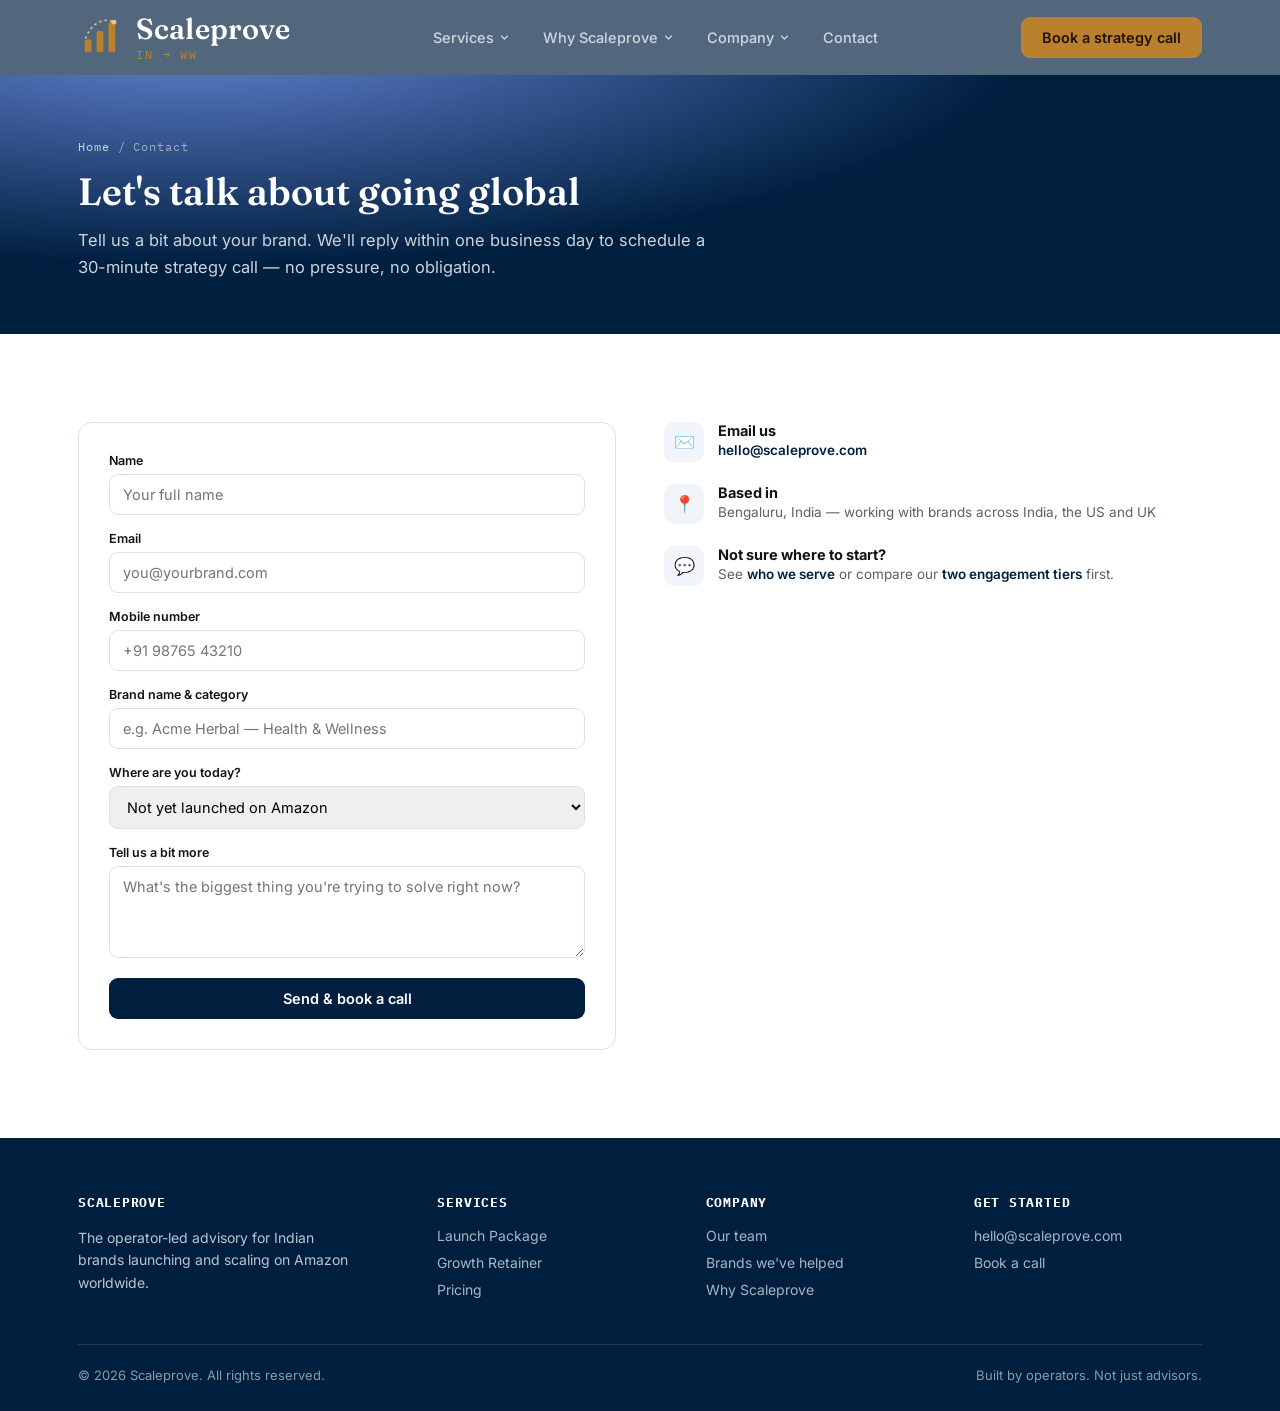
==== contact.html @ b92df9ef "form correction" ====
<!DOCTYPE html>
<html lang="en">
<head>
<meta charset="UTF-8">
<meta name="viewport" content="width=device-width, initial-scale=1.0">
<title>Contact — Scaleprove</title>
<meta name="description" content="Book a strategy call with Scaleprove — the operator-led advisory for Indian brands launching and scaling on Amazon worldwide.">
<link rel="icon" type="image/svg+xml" href="data:image/svg+xml,%3Csvg xmlns='http://www.w3.org/2000/svg' viewBox='0 0 52 52'%3E%3Crect width='52' height='52' rx='11' fill='%23001F3F'/%3E%3Crect x='8' y='29' width='8' height='15' rx='2.4' fill='%23B9812E'/%3E%3Crect x='22' y='19' width='8' height='25' rx='2.4' fill='%23B9812E'/%3E%3Crect x='36' y='8' width='8' height='36' rx='2.4' fill='%23B9812E'/%3E%3Cpath d='M9 27 C18 6 33 4 42 8' fill='none' stroke='%23E8C787' stroke-width='2' stroke-dasharray='1 5.5' stroke-linecap='round'/%3E%3Ccircle cx='42.5' cy='8.5' r='2.8' fill='%23E8C787'/%3E%3C/svg%3E">
<link rel="preconnect" href="https://fonts.googleapis.com">
<link rel="preconnect" href="https://fonts.gstatic.com" crossorigin>
<link href="https://fonts.googleapis.com/css2?family=Fraunces:ital,opsz,wght@0,9..144,400;0,9..144,500;0,9..144,600;0,9..144,700;1,9..144,500&family=Inter:wght@400;500;600;700;800&family=IBM+Plex+Mono:wght@400;500;600&display=swap" rel="stylesheet">
<link rel="stylesheet" href="assets/styles.css">
</head>
<body>

<header id="siteHeader">
  <div class="navbar">
    <a href="index.html" class="logo" aria-label="Scaleprove — home">
      <svg class="mark" width="44" height="44" viewBox="0 0 52 52" xmlns="http://www.w3.org/2000/svg" role="img" aria-hidden="true">
        <rect x="8" y="29" width="8" height="15" rx="2.4" fill="#B9812E"/>
        <rect x="22" y="19" width="8" height="25" rx="2.4" fill="#B9812E"/>
        <rect x="36" y="8" width="8" height="36" rx="2.4" fill="#B9812E"/>
        <path class="mark-orbit" d="M9 27 C18 6 33 4 42 8" fill="none" stroke="#E8C787" stroke-width="2" stroke-linecap="round"/>
        <circle cx="42.5" cy="8.5" r="2.8" fill="#E8C787"/>
      </svg>
      <span class="wordwrap">
        <span class="word">Scaleprove</span>
        <span class="route">IN → WW</span>
      </span>
    </a>
    <nav class="links" id="navLinks">
      <div class="nav-item">
        <button class="nav-top" type="button">Services <svg class="caret" viewBox="0 0 12 12" fill="none"><path d="M2 4l4 4 4-4" stroke="currentColor" stroke-width="1.6" stroke-linecap="round" stroke-linejoin="round"/></svg></button>
        <div class="dropdown">
          <a href="launch.html">Launch Package<span class="sub">For first-time Amazon launches</span></a>
          <a href="growth.html">Growth Retainer<span class="sub">For sellers already live, scaling</span></a>
          <a href="pricing.html">Compare pricing<span class="sub">Both tiers, side by side</span></a>
        </div>
      </div>
      <div class="nav-item">
        <button class="nav-top" type="button">Why Scaleprove <svg class="caret" viewBox="0 0 12 12" fill="none"><path d="M2 4l4 4 4-4" stroke="currentColor" stroke-width="1.6" stroke-linecap="round" stroke-linejoin="round"/></svg></button>
        <div class="dropdown">
          <a href="why-us.html">DIY vs. Agency vs. Us<span class="sub">The honest comparison</span></a>
          <a href="why-us.html#mistakes">6 recurring mistakes<span class="sub">Learn from others' launches</span></a>
        </div>
      </div>
      <div class="nav-item">
        <button class="nav-top" type="button">Company <svg class="caret" viewBox="0 0 12 12" fill="none"><path d="M2 4l4 4 4-4" stroke="currentColor" stroke-width="1.6" stroke-linecap="round" stroke-linejoin="round"/></svg></button>
        <div class="dropdown">
          <a href="team.html">Our team<span class="sub">Founders &amp; operator background</span></a>
          <a href="team.html#brands">Brands we've helped<span class="sub">Case studies from the team</span></a>
        </div>
      </div>
      <div class="nav-item"><a href="contact.html">Contact</a></div>
    </nav>
    <div class="nav-cta">
      <!-- <button class="btn btn-ghost" data-login-trigger>Client login</button> -->
      <a href="contact.html" class="btn btn-gold">Book a strategy call</a>
      <button class="burger" id="burgerBtn" aria-label="Menu"><span></span><span></span><span></span></button>
    </div>
  </div>
</header>

<section class="pagehead">
  <div class="wrap">
    <div class="crumb"><a href="index.html">Home</a> / Contact</div>
    <h1>Let's talk about going global</h1>
    <p>Tell us a bit about your brand. We'll reply within one business day to schedule a 30-minute strategy call — no pressure, no obligation.</p>
  </div>
</section>

<section class="section">
  <div class="wrap">
    <div class="contact-grid">
      <div class="contact-card">
        <form id="contactForm" action="https://api.web3forms.com/submit" method="POST">
          <input type="hidden" name="access_key" value="3562b0d6-fb25-4342-ad57-b3f52c8ea9f0">
          <input type="hidden" name="subject" value="New strategy call request — Scaleprove website">
          <input type="hidden" name="from_name" value="Scaleprove Website">
          <input type="checkbox" name="botcheck" style="display:none;" tabindex="-1" autocomplete="off">
          <input type="hidden" name="redirect" value="https://scaleprove.com/contact.html?sent=true">
          <div class="field">
            <label for="c-name">Name</label>
            <input type="text" id="c-name" name="name" placeholder="Your full name" required>
          </div>
          <div class="field">
            <label for="c-email">Email</label>
            <input type="email" id="c-email" name="email" placeholder="you@yourbrand.com" required>
          </div>
          <div class="field">
            <label for="c-phone">Mobile number</label>
            <input type="tel" id="c-phone" name="phone" placeholder="+91 98765 43210" required>
          </div>
          <div class="field">
            <label for="c-brand">Brand name &amp; category</label>
            <input type="text" id="c-brand" name="brand" placeholder="e.g. Acme Herbal — Health &amp; Wellness">
          </div>
          <div class="field">
            <label for="c-stage">Where are you today?</label>
            <select id="c-stage" name="stage">
              <option>Not yet launched on Amazon</option>
              <option>Launched, revenue under $1M/year</option>
              <option>Launched, revenue $1M+/year, growth stalled</option>
              <option>Not sure yet</option>
            </select>
          </div>
          <div class="field">
            <label for="c-msg">Tell us a bit more</label>
            <textarea id="c-msg" name="message" rows="4" placeholder="What's the biggest thing you're trying to solve right now?"></textarea>
          </div>
          <div id="formStatus" class="form-status"></div>
          <button type="submit" class="btn btn-navy" style="width:100%;">Send &amp; book a call</button>
        </form>
      </div>
      <div>
        <div class="contact-info-item">
          <div class="ico">✉️</div>
          <div>
            <h5>Email us</h5>
            <p><a href="mailto:hello@scaleprove.com" style="color:var(--navy);text-decoration:none;font-weight:600;">hello@scaleprove.com</a></p>
          </div>
        </div>
        <div class="contact-info-item">
          <div class="ico">📍</div>
          <div>
            <h5>Based in</h5>
            <p>Bengaluru, India — working with brands across India, the US and UK</p>
          </div>
        </div>
        <!-- <div class="contact-info-item">
          <div class="ico">🔑</div>
          <div>
            <h5>Already a client?</h5>
            <p><a href="#" data-login-trigger style="color:var(--navy);text-decoration:none;font-weight:600;">Log in to your client portal</a> instead of filling out this form.</p>
          </div>
        </div> -->
        <div class="contact-info-item">
          <div class="ico">💬</div>
          <div>
            <h5>Not sure where to start?</h5>
            <p>See <a href="index.html#who" style="color:var(--navy);text-decoration:none;font-weight:600;">who we serve</a> or compare our <a href="pricing.html" style="color:var(--navy);text-decoration:none;font-weight:600;">two engagement tiers</a> first.</p>
          </div>
        </div>
      </div>
    </div>
  </div>
</section>

<footer>
  <div class="wrap">
    <div class="foot-grid">
      <div>
        <h5 class="mono">Scaleprove</h5>
        <p style="font-size:14px;line-height:1.6;max-width:280px;color:#B9C6D2;">The operator-led advisory for Indian brands launching and scaling on Amazon worldwide.</p>
      </div>
      <div>
        <h5 class="mono">Services</h5>
        <a href="launch.html">Launch Package</a>
        <a href="growth.html">Growth Retainer</a>
        <a href="pricing.html">Pricing</a>
      </div>
      <div>
        <h5 class="mono">Company</h5>
        <a href="team.html">Our team</a>
        <a href="team.html#brands">Brands we've helped</a>
        <a href="why-us.html">Why Scaleprove</a>
      </div>
      <div>
        <h5 class="mono">Get started</h5>
        <a href="mailto:hello@scaleprove.com">hello@scaleprove.com</a>
        <!-- <a href="#" data-login-trigger>Client login</a> -->
        <a href="contact.html">Book a call</a>
      </div>
    </div>
    <div class="foot-bottom">
      <span>© 2026 Scaleprove. All rights reserved.</span>
      <span>Built by operators. Not just advisors.</span>
    </div>
  </div>
</footer>

<div class="modal-overlay" id="loginModal">
  <div class="modal" id="modalContent">
    <button class="modal-close" id="modalClose">✕</button>
    <div id="loginView">
      <div class="tag">Client portal</div>
      <h3>Log in to Scaleprove</h3>
      <p class="sub">Access your account dashboard and growth tools.</p>
      <form id="loginForm">
        <div class="field">
          <label for="email">Email</label>
          <input type="email" id="email" placeholder="you@yourbrand.com" required>
        </div>
        <div class="field">
          <label for="password">Password</label>
          <input type="password" id="password" placeholder="••••••••" required>
        </div>
        <button type="submit" class="btn btn-navy">Log in</button>
      </form>
      <div class="modal-foot">New client? <a href="contact.html">Book a strategy call</a> to get set up.</div>
    </div>
    <div id="dashView" style="display:none;">
      <div class="tag">Client portal</div>
      <h3>You're in 👋</h3>
      <p class="sub">Your growth tools are being provisioned. Here's what's launching for your account:</p>
      <div class="dash-tools">
        <div class="dtool"><div class="name">Listing Optimizer</div><div class="status">COMING SOON</div><span class="lock">🔒</span></div>
        <div class="dtool"><div class="name">Ads Copilot</div><div class="status">COMING SOON</div><span class="lock">🔒</span></div>
        <div class="dtool"><div class="name">Inventory Planner</div><div class="status">COMING SOON</div><span class="lock">🔒</span></div>
        <div class="dtool"><div class="name">P&amp;L Dashboard</div><div class="status">COMING SOON</div><span class="lock">🔒</span></div>
      </div>
      <p class="sub" style="margin:0;">We'll notify you by email the moment your tools go live. In the meantime, your account team has your weekly review on the calendar.</p>
    </div>
  </div>
</div>

<script src="assets/main.js"></script>
</body>
</html>
---- assets/styles.css ----
:root{
  /* Blues taken from Helium 10's brand palette (Midnight / Azure Radiance / Havelock Blue) */
  --navy:#001F3F;
  --navy-2:#0A3660;
  --navy-3:#0081FF;
  --periwinkle:#6788DC;
  --ink:#101418;
  --paper:#FFFFFF;
  --tint:#F1F4F8;
  --tint-2:#E8EDF3;
  --line:#DBE1E9;
  --gold:#B9812E;
  --gold-soft:#F3E6CE;
  --green:#2F6F5E;
  --green-soft:#E1EEE9;
  --rust:#B4472F;
  --muted:#57626D;
  --radius:14px;
  --maxw:1180px;
}
*{box-sizing:border-box;}
html{scroll-behavior:smooth;}
body{
  margin:0;
  font-family:'Inter',sans-serif;
  color:var(--ink);
  background:var(--paper);
  -webkit-font-smoothing:antialiased;
}
h1,h2,h3,.serif{font-family:'Fraunces',serif;}
.mono{font-family:'IBM Plex Mono',monospace;}
a{color:inherit;}
img{max-width:100%;display:block;}
.wrap{max-width:var(--maxw);margin:0 auto;padding:0 28px;}
section{position:relative;}

/* ---------- Eyebrow / labels ---------- */
.eyebrow{
  font-family:'IBM Plex Mono',monospace;
  font-size:12px;
  letter-spacing:.14em;
  text-transform:uppercase;
  color:var(--gold);
  font-weight:600;
  display:flex;
  align-items:center;
  gap:10px;
  margin-bottom:14px;
}
.eyebrow::before{
  content:"";
  width:22px;height:1px;background:var(--gold);
}

/* ---------- Nav ---------- */
header{
  position:sticky;top:0;z-index:200;
  background:rgba(0,31,63,0.68);
  backdrop-filter:blur(4px);
  transition:background .3s ease, box-shadow .3s ease, backdrop-filter .3s ease;
}
header.solid{
  background:rgba(0,31,63,0.97);
  backdrop-filter:blur(6px);
  box-shadow:0 1px 0 rgba(255,255,255,0.06);
}
.navbar{
  display:flex;align-items:center;justify-content:space-between;
  padding:14px 28px;max-width:var(--maxw);margin:0 auto;
  position:relative;
}
.logo{
  display:flex;align-items:center;gap:14px;color:#fff;text-decoration:none;
}
.logo .mark{flex:0 0 auto;display:block;transition:transform .25s ease;}
.logo:hover .mark{transform:translateY(-1px);}
.logo .mark-orbit{
  stroke-dasharray:1 5.5;
  animation:orbit-dash 14s linear infinite;
}
@keyframes orbit-dash{to{stroke-dashoffset:-130;}}
.logo .wordwrap{display:flex;flex-direction:column;line-height:1;gap:6px;}
.logo .word{font-family:'Fraunces',serif;font-weight:600;font-size:29px;letter-spacing:.005em;}
.logo .route{font-family:'IBM Plex Mono',monospace;font-size:11.5px;color:var(--gold);letter-spacing:.16em;}
@media (prefers-reduced-motion: reduce){
  .logo .mark-orbit{animation:none;}
}

/* primary nav + dropdowns */
nav.links{display:flex;gap:6px;align-items:center;}
.nav-item{position:relative;}
.nav-item > a, .nav-item > button.nav-top{
  display:flex;align-items:center;gap:6px;
  color:#DCE4EC;text-decoration:none;font-size:14.5px;font-weight:500;
  opacity:.9;transition:opacity .15s;
  background:none;border:none;cursor:pointer;font-family:'Inter',sans-serif;
  padding:10px 14px;border-radius:8px;
}
.nav-item > a:hover, .nav-item > button.nav-top:hover, .nav-item.open > button.nav-top{opacity:1;background:rgba(255,255,255,0.06);}
.nav-item .caret{width:9px;height:9px;transition:transform .2s ease;}
.nav-item.open .caret{transform:rotate(180deg);}
.dropdown{
  position:absolute;top:calc(100% + 8px);left:0;min-width:240px;
  background:#fff;border-radius:12px;box-shadow:0 24px 50px -18px rgba(0,10,25,0.35);
  padding:10px;display:none;border:1px solid var(--line);
}
.nav-item.open .dropdown{display:block;}
.dropdown a{
  display:block;padding:11px 14px;border-radius:8px;color:var(--ink);text-decoration:none;font-size:14px;font-weight:500;
}
.dropdown a:hover{background:var(--tint);}
.dropdown a .sub{display:block;font-size:12px;color:var(--muted);font-weight:400;margin-top:2px;}
.nav-cta{display:flex;gap:10px;align-items:center;}

.btn{
  display:inline-flex;align-items:center;justify-content:center;gap:8px;
  padding:11px 20px;border-radius:9px;font-weight:600;font-size:14.5px;
  text-decoration:none;cursor:pointer;border:1px solid transparent;
  transition:transform .15s ease, background .15s ease, border-color .15s ease;
  font-family:'Inter',sans-serif;
}
.btn:active{transform:translateY(1px);}
.btn-gold{background:var(--gold);color:#211202;}
.btn-gold:hover{background:#c68f38;}
.btn-ghost{background:transparent;color:#fff;border-color:rgba(255,255,255,0.35);}
.btn-ghost:hover{border-color:#fff;}
.btn-navy{background:var(--navy);color:#fff;}
.btn-navy:hover{background:var(--navy-3);}
.btn-outline{background:transparent;border-color:var(--navy);color:var(--navy);}
.btn-outline:hover{background:var(--navy);color:#fff;}
.navbar .btn-ghost{padding:9px 16px;font-size:13.5px;}
.burger{display:none;background:none;border:0;cursor:pointer;padding:6px;}
.burger span{display:block;width:22px;height:2px;background:#fff;margin:5px 0;}

/* ---------- Page header (non-home pages) ---------- */
.pagehead{
  background:radial-gradient(ellipse at 15% -20%, var(--periwinkle) 0%, var(--navy) 55%), var(--navy);
  color:#fff;padding:64px 0 54px;
}
.pagehead .eyebrow{color:#E8C787;}
.pagehead h1{font-size:38px;font-weight:600;margin:0 0 14px;line-height:1.15;}
.pagehead p{color:#C9D4DE;font-size:16.5px;line-height:1.6;max-width:640px;margin:0;}
.crumb{font-family:'IBM Plex Mono',monospace;font-size:11.5px;color:#9FB0BF;letter-spacing:.08em;margin-bottom:16px;}
.crumb a{color:#C9D4DE;text-decoration:none;}
.crumb a:hover{color:#fff;}

/* ---------- Hero (home) ---------- */
.hero{
  background:radial-gradient(ellipse at 20% -10%, var(--periwinkle) 0%, var(--navy) 55%), var(--navy);
  color:#fff;
  padding:66px 0 90px;
  overflow:hidden;
  position:relative;
}
.hero-mark-bg{
  position:absolute; right:-60px; top:-40px; opacity:.10; pointer-events:none;
  transform:rotate(4deg);
}
.hero::after{
  content:"";position:absolute;inset:0;pointer-events:none;
  background-image:url('data:image/svg+xml;utf8,<svg xmlns="http://www.w3.org/2000/svg" width="600" height="300" viewBox="0 0 600 300"><path d="M20,220 C150,60 350,260 580,40" fill="none" stroke="%23B9812E" stroke-width="1.4" stroke-dasharray="2 8" opacity="0.35"/></svg>');
  background-repeat:no-repeat;background-position:right 0 top 40px;background-size:520px 260px;
}
.hero-grid{
  display:grid;grid-template-columns:1.15fr 0.85fr;gap:56px;align-items:center;
  position:relative;z-index:1;
}
.hero h1{
  font-size:47px;line-height:1.08;font-weight:600;margin:0 0 20px;letter-spacing:-.01em;
}
.hero h1 em{font-style:italic;color:var(--gold);}
.hero p.lead{
  font-size:17.5px;line-height:1.6;color:#C9D4DE;max-width:520px;margin:0 0 32px;
}
.hero-ctas{display:flex;gap:14px;flex-wrap:wrap;margin-bottom:40px;}
.hero-stats-block{border-top:1px solid rgba(255,255,255,0.14);padding-top:18px;}
.hero-stats-label{
  font-family:'IBM Plex Mono',monospace;font-size:11px;letter-spacing:.08em;text-transform:uppercase;
  color:#9FB0BF;margin-bottom:14px;display:block;
}
.hero-stats-label b{color:#E8C787;font-weight:600;}
.hero-stats{display:flex;gap:34px;flex-wrap:wrap;}
.hero-stats .stat b{
  font-family:'IBM Plex Mono',monospace;font-size:22px;display:block;color:#fff;font-weight:600;
}
.hero-stats .stat span{font-size:12.5px;color:#9FB0BF;}

/* manifest ticket card */
.ticket{
  background:#fff;color:var(--ink);border-radius:16px;
  padding:26px 26px 22px;
  box-shadow:0 30px 60px -20px rgba(0,0,0,0.45);
  position:relative;
}
.ticket-notch{
  position:absolute;width:26px;height:26px;background:var(--navy);border-radius:50%;
  top:50%;transform:translateY(-50%);
}
.ticket-notch.left{left:-13px;}
.ticket-notch.right{right:-13px;}
.ticket .perf{
  border-top:1.5px dashed #C9D0D6;margin:16px 0;
}
.ticket-head{display:flex;justify-content:space-between;align-items:flex-start;}
.ticket-head .tag{font-family:'IBM Plex Mono',monospace;font-size:11px;letter-spacing:.1em;color:var(--muted);text-transform:uppercase;}
.ticket-head .day{font-family:'IBM Plex Mono',monospace;font-size:11px;color:var(--green);font-weight:600;}
.ticket h4{margin:6px 0 2px;font-size:17px;}
.ticket .sampletag{
  font-family:'IBM Plex Mono',monospace;font-size:9.5px;letter-spacing:.08em;color:#fff;background:var(--periwinkle);
  padding:3px 7px;border-radius:5px;text-transform:uppercase;
}
.kpi-grid{display:grid;grid-template-columns:1fr 1fr;gap:12px;margin-top:14px;}
.kpi{background:var(--tint);border-radius:10px;padding:12px 14px;}
.kpi .l{font-size:11px;color:var(--muted);font-family:'IBM Plex Mono',monospace;letter-spacing:.05em;}
.kpi .v{font-family:'IBM Plex Mono',monospace;font-size:19px;font-weight:600;margin-top:2px;}
.kpi .v.green{color:var(--green);}
.dot{display:inline-block;width:7px;height:7px;border-radius:50%;background:var(--green);margin-right:6px;}
.ticket-foot{display:flex;justify-content:space-between;align-items:center;margin-top:4px;}
.ticket-foot .status{font-family:'IBM Plex Mono',monospace;font-size:11.5px;color:var(--green);font-weight:600;}

/* ---------- Section shells ---------- */
.section{padding:88px 0;}
.section.tight{padding:56px 0;}
.section.tint{background:var(--tint);}
.section-head{max-width:680px;margin-bottom:48px;}
.section-head h2{font-size:33px;font-weight:600;margin:0 0 14px;line-height:1.18;}
.section-head p{color:var(--muted);font-size:16px;line-height:1.6;margin:0;}
.section-head.center{margin-left:auto;margin-right:auto;text-align:center;}

/* ---------- Path cards ---------- */
.paths{display:grid;grid-template-columns:1fr 1fr;gap:26px;}
.path-card{
  border:1px solid var(--line);border-radius:var(--radius);padding:34px;background:#fff;
  display:flex;flex-direction:column;transition:transform .18s ease, box-shadow .18s ease;
}
.path-card:hover{transform:translateY(-3px);box-shadow:0 20px 40px -24px rgba(16,20,24,0.25);}
.path-card .stamp{
  width:fit-content;font-family:'IBM Plex Mono',monospace;font-size:11px;letter-spacing:.1em;
  text-transform:uppercase;padding:5px 10px;border-radius:999px;margin-bottom:18px;font-weight:600;
}
.path-card.a .stamp{background:var(--gold-soft);color:#8a5f1e;}
.path-card.b .stamp{background:var(--green-soft);color:var(--green);}
.path-card.featured{border:1.5px solid var(--navy-3);box-shadow:0 22px 44px -26px rgba(0,129,255,0.28);}
.path-card.featured .stamp{background:var(--navy-3);color:#fff;}
.path-card h3{font-size:23px;margin:0 0 12px;}
.path-card ul{margin:0 0 24px;padding:0;list-style:none;}
.path-card ul li{
  font-size:14.5px;color:var(--muted);padding:9px 0 9px 22px;position:relative;border-top:1px solid var(--tint-2);line-height:1.5;
}
.path-card ul li:first-child{border-top:none;}
.path-card ul li::before{content:"→";position:absolute;left:0;color:var(--gold);font-weight:700;}
.path-card .go{margin-top:auto;font-weight:600;font-size:14.5px;display:inline-flex;align-items:center;gap:6px;color:var(--navy);text-decoration:none;}
.path-card .go svg{transition:transform .15s;}
.path-card .go:hover svg{transform:translateX(3px);}

/* ---------- Tabs ---------- */
.tabbar{display:flex;gap:8px;margin-bottom:38px;border-bottom:1px solid var(--line);}
.tabbtn{
  background:none;border:none;padding:12px 4px;margin-right:28px;cursor:pointer;
  font-family:'Inter',sans-serif;font-size:15px;font-weight:600;color:var(--muted);
  border-bottom:2px solid transparent;position:relative;top:1px;
}
.tabbtn.active{color:var(--navy);border-bottom-color:var(--gold);}
.tabpanel{display:none;}
.tabpanel.active{display:block;animation:fade .35s ease;}
@keyframes fade{from{opacity:0;transform:translateY(6px);}to{opacity:1;transform:translateY(0);}}

/* ---------- Problem cards ---------- */
.cards3{display:grid;grid-template-columns:repeat(3,1fr);gap:22px;}
.pcard{
  border:1px solid var(--line);border-radius:var(--radius);padding:26px;background:#fff;
}
.pcard .icon{font-size:22px;margin-bottom:14px;display:block;}
.pcard h4{font-size:16.5px;margin:0 0 10px;}
.pcard .problem{font-size:14px;color:var(--muted);line-height:1.55;margin:0 0 14px;}
.pcard .fix{
  font-size:13px;color:var(--navy);line-height:1.5;padding-top:12px;border-top:1px dashed var(--line);
  font-weight:500;
}
.pcard .fix b{color:var(--green);font-family:'IBM Plex Mono',monospace;font-size:11px;letter-spacing:.06em;display:block;margin-bottom:5px;}

/* ---------- Journey / methodology ---------- */
.journey{display:grid;grid-template-columns:repeat(6,1fr);gap:14px;}
.jstep{
  background:#fff;border:1px solid var(--line);border-radius:12px;padding:18px 16px;min-height:150px;
  display:flex;flex-direction:column;
}
.jstep .num{font-family:'IBM Plex Mono',monospace;color:var(--gold);font-weight:600;font-size:13px;margin-bottom:10px;}
.jstep h5{font-size:14.5px;margin:0 0 8px;line-height:1.3;}
.jstep p{font-size:12px;color:var(--muted);line-height:1.5;margin:0;}
.journey-note{margin-top:22px;font-size:13.5px;color:var(--muted);}
.journey-note b{color:var(--ink);}

.flow{display:grid;grid-template-columns:repeat(4,1fr);gap:18px;margin-bottom:44px;}
.flowcard{background:#fff;border:1px solid var(--line);border-radius:var(--radius);padding:22px;position:relative;}
.flowcard .when{font-family:'IBM Plex Mono',monospace;font-size:11.5px;color:var(--gold);font-weight:600;letter-spacing:.06em;margin-bottom:8px;}
.flowcard h5{font-size:16px;margin:0 0 8px;}
.flowcard p{font-size:13px;color:var(--muted);line-height:1.55;margin:0;}
.flowcard:not(:last-child)::after{
  content:"→";position:absolute;right:-22px;top:50%;transform:translateY(-50%);color:var(--line);font-size:18px;
}

.pillars{display:grid;grid-template-columns:repeat(5,1fr);gap:14px;}
.pillar{background:#fff;border:1px solid var(--line);border-radius:12px;padding:18px 16px;}
.pillar h6{font-size:13.5px;margin:0 0 10px;color:var(--navy);}
.pillar ul{margin:0;padding:0;list-style:none;}
.pillar li{font-size:11.8px;color:var(--muted);padding:5px 0;border-top:1px solid var(--tint-2);line-height:1.4;}
.pillar li:first-child{border-top:none;}

/* ---------- Comparison table ---------- */
.comp-wrap{overflow-x:auto;border:1px solid var(--line);border-radius:var(--radius);background:#fff;}
table.comp{width:100%;border-collapse:collapse;min-width:760px;}
table.comp th, table.comp td{padding:16px 18px;text-align:left;font-size:14px;vertical-align:top;}
table.comp thead th{
  font-family:'IBM Plex Mono',monospace;font-size:12px;letter-spacing:.06em;text-transform:uppercase;
  color:var(--muted);border-bottom:1px solid var(--line);font-weight:600;
}
table.comp thead th.us{color:var(--navy);}
table.comp tbody tr:not(:last-child) td{border-bottom:1px solid var(--tint-2);}
table.comp td.row-label{font-weight:600;color:var(--ink);width:22%;}
table.comp td.row-label span{display:block;font-weight:400;color:var(--muted);font-size:12.5px;margin-top:2px;}
table.comp td.desc{color:var(--muted);font-size:13.3px;line-height:1.5;}
table.comp td.desc.us{color:var(--ink);font-weight:500;}
table.comp col.us-col{background:var(--tint);}

/* ---------- Pricing ---------- */
.pricing{display:grid;grid-template-columns:1fr 1fr;gap:30px;}
.pricing.single{grid-template-columns:1fr;max-width:480px;}
.price-ticket{
  background:#fff;border-radius:16px;border:1px solid var(--line);position:relative;
  box-shadow:0 20px 50px -30px rgba(16,20,24,0.35);
}
.price-top{padding:30px 30px 22px;}
.price-top .plan-tag{font-family:'IBM Plex Mono',monospace;font-size:11.5px;letter-spacing:.1em;text-transform:uppercase;color:var(--gold);font-weight:700;margin-bottom:10px;}
.price-top h3{font-size:24px;margin:0 0 6px;}
.price-top .who{font-size:13.5px;color:var(--muted);margin-bottom:20px;}
.price-top .amount{font-family:'IBM Plex Mono',monospace;font-size:38px;font-weight:600;color:var(--navy);}
.price-top .amount span{font-size:14px;font-weight:500;color:var(--muted);font-family:'Inter',sans-serif;}
.price-top .sub-amount{font-size:13px;color:var(--muted);margin-top:6px;}
.price-perf{border-top:1.5px dashed var(--line);position:relative;margin:0 0;}
.price-perf .n{position:absolute;width:22px;height:22px;background:var(--paper);border-radius:50%;top:-11px;}
.price-perf .n.l{left:-1px;}
.price-perf .n.r{right:-1px;}
.price-bottom{padding:22px 30px 30px;}
.price-bottom ul{margin:0 0 24px;padding:0;list-style:none;}
.price-bottom li{font-size:13.8px;color:var(--muted);padding:8px 0 8px 22px;position:relative;line-height:1.4;}
.price-bottom li::before{content:"✓";color:var(--green);position:absolute;left:0;font-weight:700;}

/* ---------- Brands ---------- */
.brands{display:grid;grid-template-columns:repeat(3,1fr);gap:22px;}
.brand{border:1px solid var(--line);border-radius:var(--radius);padding:26px;background:#fff;}
.brand .route{font-family:'IBM Plex Mono',monospace;font-size:12px;color:var(--gold);font-weight:600;margin-bottom:10px;}
.brand h4{font-size:19px;margin:0 0 4px;}
.brand .cat{font-size:13px;color:var(--muted);margin-bottom:16px;}
.brand ul{margin:0;padding:0;list-style:none;}
.brand li{font-size:13px;color:var(--muted);padding:6px 0;border-top:1px solid var(--tint-2);}
.brand li:first-child{border-top:none;}

/* ---------- Founders ---------- */
.founders{display:grid;grid-template-columns:repeat(3,1fr);gap:24px;}
.fcard{border:1px solid var(--line);border-radius:var(--radius);background:#fff;padding:28px;}
.favatar{
  width:60px;height:60px;border-radius:50%;display:flex;align-items:center;justify-content:center;
  font-family:'Fraunces',serif;font-weight:600;font-size:20px;color:#fff;margin-bottom:18px;
}
.fcard h4{font-size:19px;margin:0 0 3px;}
.fcard .role{font-size:13px;color:var(--gold);font-weight:600;margin-bottom:6px;}
.fcard .role-note{font-size:12px;color:var(--muted);margin-bottom:14px;}
.fcard ul{margin:0 0 16px;padding:0;list-style:none;}
.fcard li{font-size:13.3px;color:var(--muted);padding:7px 0;border-top:1px solid var(--tint-2);line-height:1.5;}
.fcard li:first-child{border-top:none;}
.fquote{font-family:'Fraunces',serif;font-style:italic;font-size:14.5px;color:var(--navy);border-top:1px solid var(--tint-2);padding-top:14px;}

/* ---------- Mistakes strip ---------- */
.mistakes{display:grid;grid-template-columns:repeat(3,1fr);gap:1px;background:var(--line);border:1px solid var(--line);border-radius:var(--radius);overflow:hidden;}
.mistake{background:#fff;padding:22px 20px;}
.mistake .n{font-family:'IBM Plex Mono',monospace;color:var(--gold);font-weight:600;font-size:12px;margin-bottom:8px;}
.mistake h6{font-size:14.5px;margin:0 0 6px;}
.mistake p{font-size:12.8px;color:var(--muted);margin:0;line-height:1.5;}

/* ---------- CTA ---------- */
.cta-band{
  background:linear-gradient(120deg, var(--navy) 0%, var(--navy-3) 130%);color:#fff;border-radius:20px;
  padding:56px 50px;display:flex;justify-content:space-between;align-items:center;gap:40px;flex-wrap:wrap;
}
.cta-band h3{font-size:28px;margin:0 0 10px;max-width:480px;}
.cta-band p{color:#CFE0F5;margin:0;max-width:420px;font-size:15px;line-height:1.55;}
.cta-actions{display:flex;gap:14px;flex-wrap:wrap;}

/* ---------- Footnote ---------- */
.footnote{font-size:12.3px;color:#8A97A2;margin-top:10px;line-height:1.55;}
.footnote.dark{color:#9FB0BF;}

/* ---------- Contact / form ---------- */
.contact-grid{display:grid;grid-template-columns:1fr 1fr;gap:48px;align-items:start;}
.contact-card{border:1px solid var(--line);border-radius:var(--radius);padding:30px;background:#fff;}
.contact-card .field{margin-bottom:16px;}
.contact-card label{display:block;font-size:12.5px;font-weight:600;margin-bottom:6px;}
.contact-card input, .contact-card textarea, .contact-card select{
  width:100%;padding:11px 13px;border:1px solid var(--line);border-radius:9px;font-size:14.5px;
  font-family:'Inter',sans-serif;outline:none;transition:border-color .15s;
}
.contact-card input:focus, .contact-card textarea:focus{border-color:var(--navy);}
.form-status{
  display:none;font-size:13px;padding:10px 12px;border-radius:8px;margin:-4px 0 16px;line-height:1.4;
}
.form-status.success{background:var(--green-soft);border:1px solid #BFDDD2;color:var(--green);}
.form-status.error{background:#FBEAE6;border:1px solid #F0C9C0;color:var(--rust);}
.contact-info-item{display:flex;gap:14px;margin-bottom:22px;}
.contact-info-item .ico{
  width:40px;height:40px;border-radius:10px;background:var(--tint);display:flex;align-items:center;justify-content:center;
  flex:0 0 auto;font-size:17px;
}
.contact-info-item h5{margin:0 0 3px;font-size:14.5px;}
.contact-info-item p{margin:0;font-size:13.5px;color:var(--muted);}

/* ---------- Footer ---------- */
footer{background:var(--navy);color:#B9C6D2;padding:56px 0 28px;}
.foot-grid{display:grid;grid-template-columns:1.4fr 1fr 1fr 1fr;gap:40px;margin-bottom:36px;}
.foot-grid h5{color:#fff;font-size:13px;letter-spacing:.06em;text-transform:uppercase;font-family:'IBM Plex Mono',monospace;margin:0 0 16px;}
.foot-grid a{display:block;color:#B9C6D2;text-decoration:none;font-size:14px;margin-bottom:10px;opacity:.9;}
.foot-grid a:hover{opacity:1;color:#fff;}
.foot-bottom{border-top:1px solid rgba(255,255,255,0.12);padding-top:22px;display:flex;justify-content:space-between;flex-wrap:wrap;gap:12px;font-size:13px;}
.foot-bottom span{color:#8A9AA8;}

/* ---------- Modal (login) ---------- */
.modal-overlay{
  position:fixed;inset:0;background:rgba(0,10,22,0.6);backdrop-filter:blur(3px);
  display:none;align-items:center;justify-content:center;z-index:1000;padding:20px;
}
.modal-overlay.open{display:flex;}
.modal{
  background:#fff;border-radius:18px;max-width:420px;width:100%;padding:36px 34px 30px;position:relative;
  box-shadow:0 40px 80px -30px rgba(0,0,0,0.5);
}
.modal-close{
  position:absolute;top:18px;right:18px;background:none;border:none;cursor:pointer;
  font-size:20px;color:var(--muted);line-height:1;
}
.modal .tag{font-family:'IBM Plex Mono',monospace;font-size:11px;letter-spacing:.1em;text-transform:uppercase;color:var(--gold);font-weight:700;margin-bottom:10px;}
.modal h3{font-size:22px;margin:0 0 8px;}
.modal p.sub{font-size:13.8px;color:var(--muted);margin:0 0 24px;line-height:1.5;}
.field{margin-bottom:16px;}
.field label{display:block;font-size:12.5px;font-weight:600;margin-bottom:6px;color:var(--ink);}
.field input{
  width:100%;padding:11px 13px;border:1px solid var(--line);border-radius:9px;font-size:14.5px;
  font-family:'Inter',sans-serif;outline:none;transition:border-color .15s;
}
.field input:focus{border-color:var(--navy);}
.login-error{
  display:none;background:#FBEAE6;border:1px solid #F0C9C0;color:var(--rust);
  font-size:13px;padding:10px 12px;border-radius:8px;margin:-4px 0 16px;line-height:1.4;
}
.remember-row{display:flex;align-items:center;gap:8px;font-size:13px;color:var(--muted);margin:-4px 0 16px;}
.remember-row input{width:auto;margin:0;}
.modal .btn{width:100%;justify-content:center;margin-top:6px;}
.modal-foot{margin-top:18px;text-align:center;font-size:12.8px;color:var(--muted);}
.modal-foot a{color:var(--navy);font-weight:600;text-decoration:none;}

/* ---------- Full-page client portal ---------- */
.portal-tools{display:grid;grid-template-columns:1fr 1fr;gap:24px;}
.tool-card{
  display:block;text-decoration:none;color:var(--ink);background:#fff;
  border:1px solid var(--line);border-radius:var(--radius);padding:32px;
  transition:transform .18s ease, box-shadow .18s ease, border-color .18s ease;
}
.tool-card:hover{transform:translateY(-3px);box-shadow:0 24px 46px -26px rgba(0,31,63,0.3);border-color:var(--navy-3);}
.tool-card .tool-icon{
  width:52px;height:52px;border-radius:12px;background:var(--tint);display:flex;align-items:center;justify-content:center;
  font-size:24px;margin-bottom:20px;
}
.tool-card h3{font-size:20px;margin:0 0 8px;}
.tool-card p{font-size:14px;color:var(--muted);line-height:1.55;margin:0 0 22px;}
.tool-card .open-tool{
  display:inline-flex;align-items:center;gap:8px;font-weight:600;font-size:14px;color:var(--navy-3);
}
.tool-card .open-tool svg{transition:transform .15s;}
.tool-card:hover .open-tool svg{transform:translateX(3px);}
.portal-logout{
  background:none;border:1px solid rgba(255,255,255,0.35);color:#fff;font-size:13.5px;font-weight:600;
  padding:9px 16px;border-radius:9px;cursor:pointer;font-family:'Inter',sans-serif;
}
.portal-logout:hover{border-color:#fff;}
.portal-note{font-size:13px;color:var(--muted);margin-top:26px;}

/* ---------- Responsive ---------- */
@media (max-width:980px){
  .hero-grid{grid-template-columns:1fr;}
  .hero .ticket{max-width:420px;}
  .paths{grid-template-columns:1fr;}
  .cards3{grid-template-columns:1fr 1fr;}
  .journey{grid-template-columns:repeat(3,1fr);}
  .flow{grid-template-columns:1fr 1fr;}
  .flowcard::after{display:none;}
  .pillars{grid-template-columns:repeat(2,1fr);}
  .brands{grid-template-columns:1fr;}
  .founders{grid-template-columns:1fr;}
  .mistakes{grid-template-columns:1fr 1fr;}
  .foot-grid{grid-template-columns:1fr 1fr;}
  .pricing{grid-template-columns:1fr;}
  .contact-grid{grid-template-columns:1fr;}
  .portal-tools{grid-template-columns:1fr;}
}
@media (max-width:860px){
  nav.links{
    display:none;position:absolute;top:100%;left:0;right:0;background:var(--navy);flex-direction:column;
    padding:14px 20px 20px;gap:2px;border-top:1px solid rgba(255,255,255,0.1);max-height:80vh;overflow-y:auto;
  }
  nav.links.open{display:flex;}
  .nav-item{width:100%;}
  .nav-item > a, .nav-item > button.nav-top{width:100%;justify-content:space-between;padding:14px 6px;}
  .dropdown{
    position:static;box-shadow:none;border:none;background:rgba(255,255,255,0.04);display:none;margin-bottom:4px;
  }
  .nav-item.open .dropdown{display:block;}
  .dropdown a{color:#DCE4EC;}
  .dropdown a:hover{background:rgba(255,255,255,0.08);}
  .burger{display:block;}
  .navbar .btn-ghost{display:none;}
}
@media (max-width:640px){
  .navbar .btn-gold{display:none;}
  .hero h1{font-size:34px;}
  .pagehead h1{font-size:28px;}
  .hero-stats{gap:22px;}
  .cards3{grid-template-columns:1fr;}
  .journey{grid-template-columns:1fr 1fr;}
  .pillars{grid-template-columns:1fr 1fr;}
  .mistakes{grid-template-columns:1fr;}
  .cta-band{padding:36px 26px;}
  .section{padding:60px 0;}
  .foot-grid{grid-template-columns:1fr 1fr;}
  .logo .word{font-size:24px;}
  .logo .mark{width:38px;height:38px;}
}
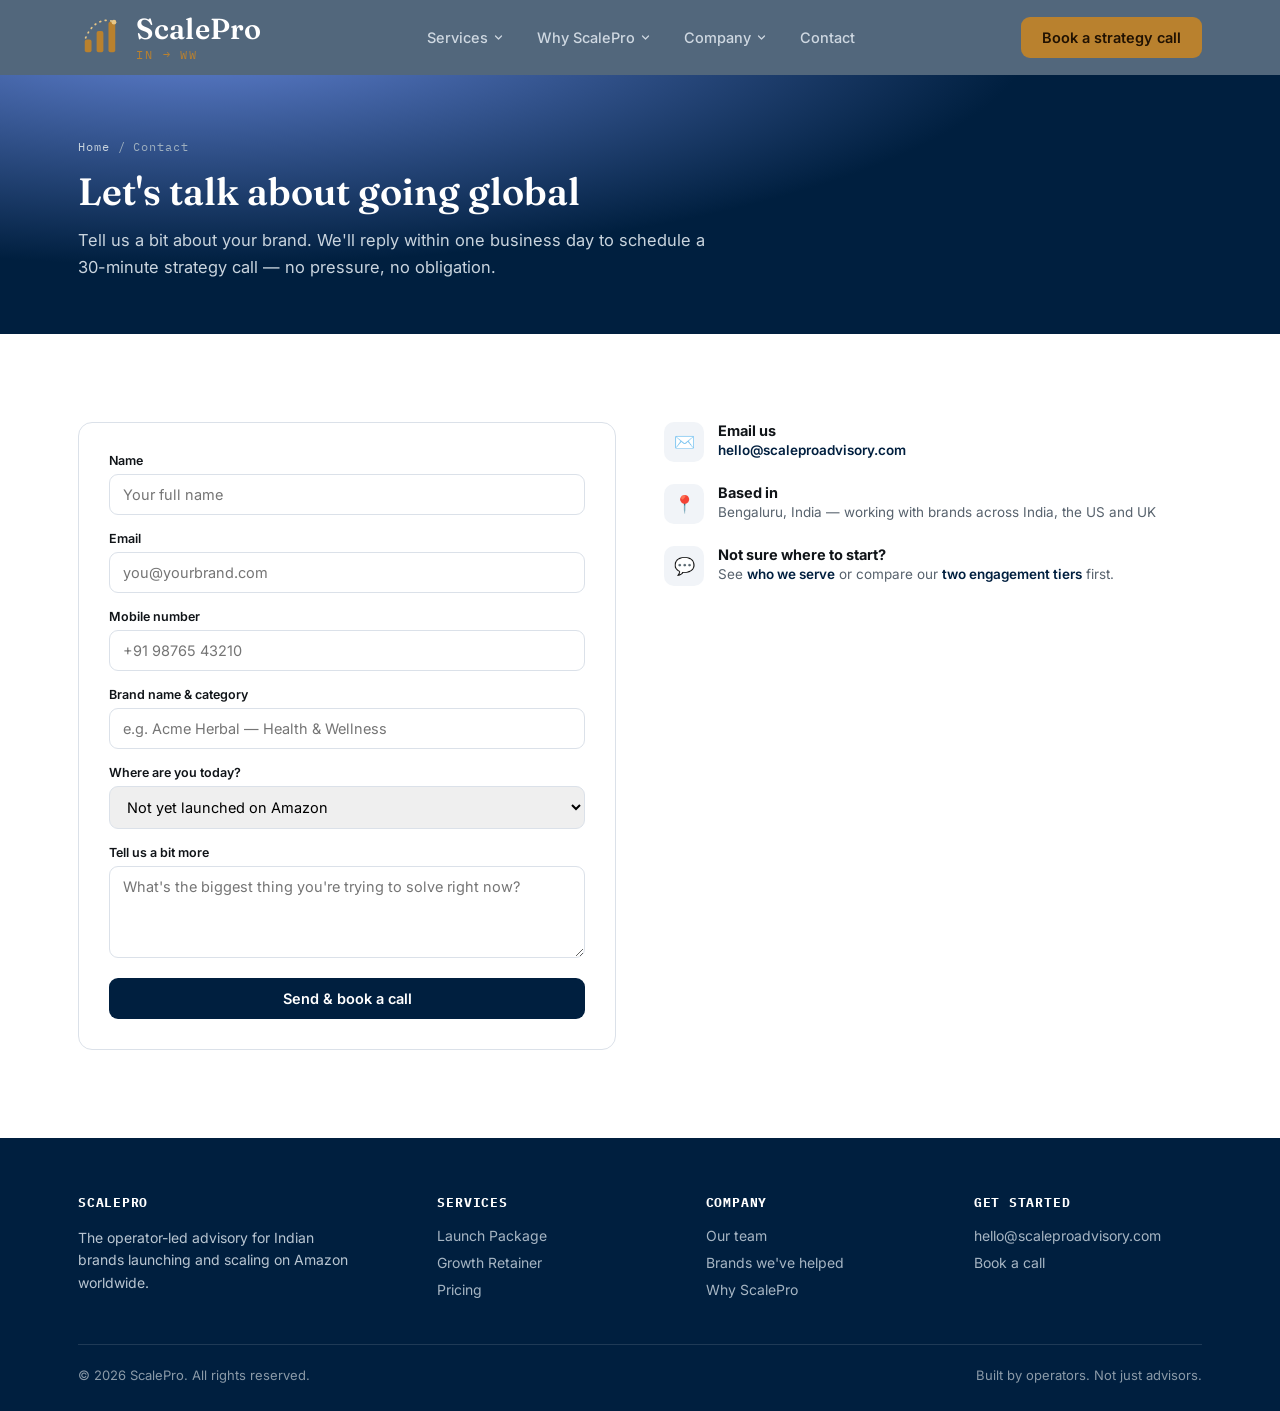
==== commit 9b5e5816: "Rename to scale pro" ====
--- a/contact.html
+++ b/contact.html
@@ -3,8 +3,8 @@
 <head>
 <meta charset="UTF-8">
 <meta name="viewport" content="width=device-width, initial-scale=1.0">
-<title>Contact — Scaleprove</title>
-<meta name="description" content="Book a strategy call with Scaleprove — the operator-led advisory for Indian brands launching and scaling on Amazon worldwide.">
+<title>Contact — ScalePro</title>
+<meta name="description" content="Book a strategy call with ScalePro — the operator-led advisory for Indian brands launching and scaling on Amazon worldwide.">
 <link rel="icon" type="image/svg+xml" href="data:image/svg+xml,%3Csvg xmlns='http://www.w3.org/2000/svg' viewBox='0 0 52 52'%3E%3Crect width='52' height='52' rx='11' fill='%23001F3F'/%3E%3Crect x='8' y='29' width='8' height='15' rx='2.4' fill='%23B9812E'/%3E%3Crect x='22' y='19' width='8' height='25' rx='2.4' fill='%23B9812E'/%3E%3Crect x='36' y='8' width='8' height='36' rx='2.4' fill='%23B9812E'/%3E%3Cpath d='M9 27 C18 6 33 4 42 8' fill='none' stroke='%23E8C787' stroke-width='2' stroke-dasharray='1 5.5' stroke-linecap='round'/%3E%3Ccircle cx='42.5' cy='8.5' r='2.8' fill='%23E8C787'/%3E%3C/svg%3E">
 <link rel="preconnect" href="https://fonts.googleapis.com">
 <link rel="preconnect" href="https://fonts.gstatic.com" crossorigin>
@@ -15,7 +15,7 @@
 
 <header id="siteHeader">
   <div class="navbar">
-    <a href="index.html" class="logo" aria-label="Scaleprove — home">
+    <a href="index.html" class="logo" aria-label="ScalePro — home">
       <svg class="mark" width="44" height="44" viewBox="0 0 52 52" xmlns="http://www.w3.org/2000/svg" role="img" aria-hidden="true">
         <rect x="8" y="29" width="8" height="15" rx="2.4" fill="#B9812E"/>
         <rect x="22" y="19" width="8" height="25" rx="2.4" fill="#B9812E"/>
@@ -24,7 +24,7 @@
         <circle cx="42.5" cy="8.5" r="2.8" fill="#E8C787"/>
       </svg>
       <span class="wordwrap">
-        <span class="word">Scaleprove</span>
+        <span class="word">ScalePro</span>
         <span class="route">IN → WW</span>
       </span>
     </a>
@@ -38,7 +38,7 @@
         </div>
       </div>
       <div class="nav-item">
-        <button class="nav-top" type="button">Why Scaleprove <svg class="caret" viewBox="0 0 12 12" fill="none"><path d="M2 4l4 4 4-4" stroke="currentColor" stroke-width="1.6" stroke-linecap="round" stroke-linejoin="round"/></svg></button>
+        <button class="nav-top" type="button">Why ScalePro <svg class="caret" viewBox="0 0 12 12" fill="none"><path d="M2 4l4 4 4-4" stroke="currentColor" stroke-width="1.6" stroke-linecap="round" stroke-linejoin="round"/></svg></button>
         <div class="dropdown">
           <a href="why-us.html">DIY vs. Agency vs. Us<span class="sub">The honest comparison</span></a>
           <a href="why-us.html#mistakes">6 recurring mistakes<span class="sub">Learn from others' launches</span></a>
@@ -75,10 +75,10 @@
       <div class="contact-card">
         <form id="contactForm" action="https://api.web3forms.com/submit" method="POST">
           <input type="hidden" name="access_key" value="3562b0d6-fb25-4342-ad57-b3f52c8ea9f0">
-          <input type="hidden" name="subject" value="New strategy call request — Scaleprove website">
-          <input type="hidden" name="from_name" value="Scaleprove Website">
+          <input type="hidden" name="subject" value="New strategy call request — ScalePro website">
+          <input type="hidden" name="from_name" value="ScalePro Website">
           <input type="checkbox" name="botcheck" style="display:none;" tabindex="-1" autocomplete="off">
-          <input type="hidden" name="redirect" value="https://scaleprove.com/contact.html?sent=true">
+          <input type="hidden" name="redirect" value="https://scaleproadvisory.com/contact.html?sent=true">
           <div class="field">
             <label for="c-name">Name</label>
             <input type="text" id="c-name" name="name" placeholder="Your full name" required>
@@ -117,7 +117,7 @@
           <div class="ico">✉️</div>
           <div>
             <h5>Email us</h5>
-            <p><a href="mailto:hello@scaleprove.com" style="color:var(--navy);text-decoration:none;font-weight:600;">hello@scaleprove.com</a></p>
+            <p><a href="mailto:hello@scaleproadvisory.com" style="color:var(--navy);text-decoration:none;font-weight:600;">hello@scaleproadvisory.com</a></p>
           </div>
         </div>
         <div class="contact-info-item">
@@ -150,7 +150,7 @@
   <div class="wrap">
     <div class="foot-grid">
       <div>
-        <h5 class="mono">Scaleprove</h5>
+        <h5 class="mono">ScalePro</h5>
         <p style="font-size:14px;line-height:1.6;max-width:280px;color:#B9C6D2;">The operator-led advisory for Indian brands launching and scaling on Amazon worldwide.</p>
       </div>
       <div>
@@ -163,17 +163,17 @@
         <h5 class="mono">Company</h5>
         <a href="team.html">Our team</a>
         <a href="team.html#brands">Brands we've helped</a>
-        <a href="why-us.html">Why Scaleprove</a>
+        <a href="why-us.html">Why ScalePro</a>
       </div>
       <div>
         <h5 class="mono">Get started</h5>
-        <a href="mailto:hello@scaleprove.com">hello@scaleprove.com</a>
+        <a href="mailto:hello@scaleproadvisory.com">hello@scaleproadvisory.com</a>
         <!-- <a href="#" data-login-trigger>Client login</a> -->
         <a href="contact.html">Book a call</a>
       </div>
     </div>
     <div class="foot-bottom">
-      <span>© 2026 Scaleprove. All rights reserved.</span>
+      <span>© 2026 ScalePro. All rights reserved.</span>
       <span>Built by operators. Not just advisors.</span>
     </div>
   </div>
@@ -184,7 +184,7 @@
     <button class="modal-close" id="modalClose">✕</button>
     <div id="loginView">
       <div class="tag">Client portal</div>
-      <h3>Log in to Scaleprove</h3>
+      <h3>Log in to ScalePro</h3>
       <p class="sub">Access your account dashboard and growth tools.</p>
       <form id="loginForm">
         <div class="field">
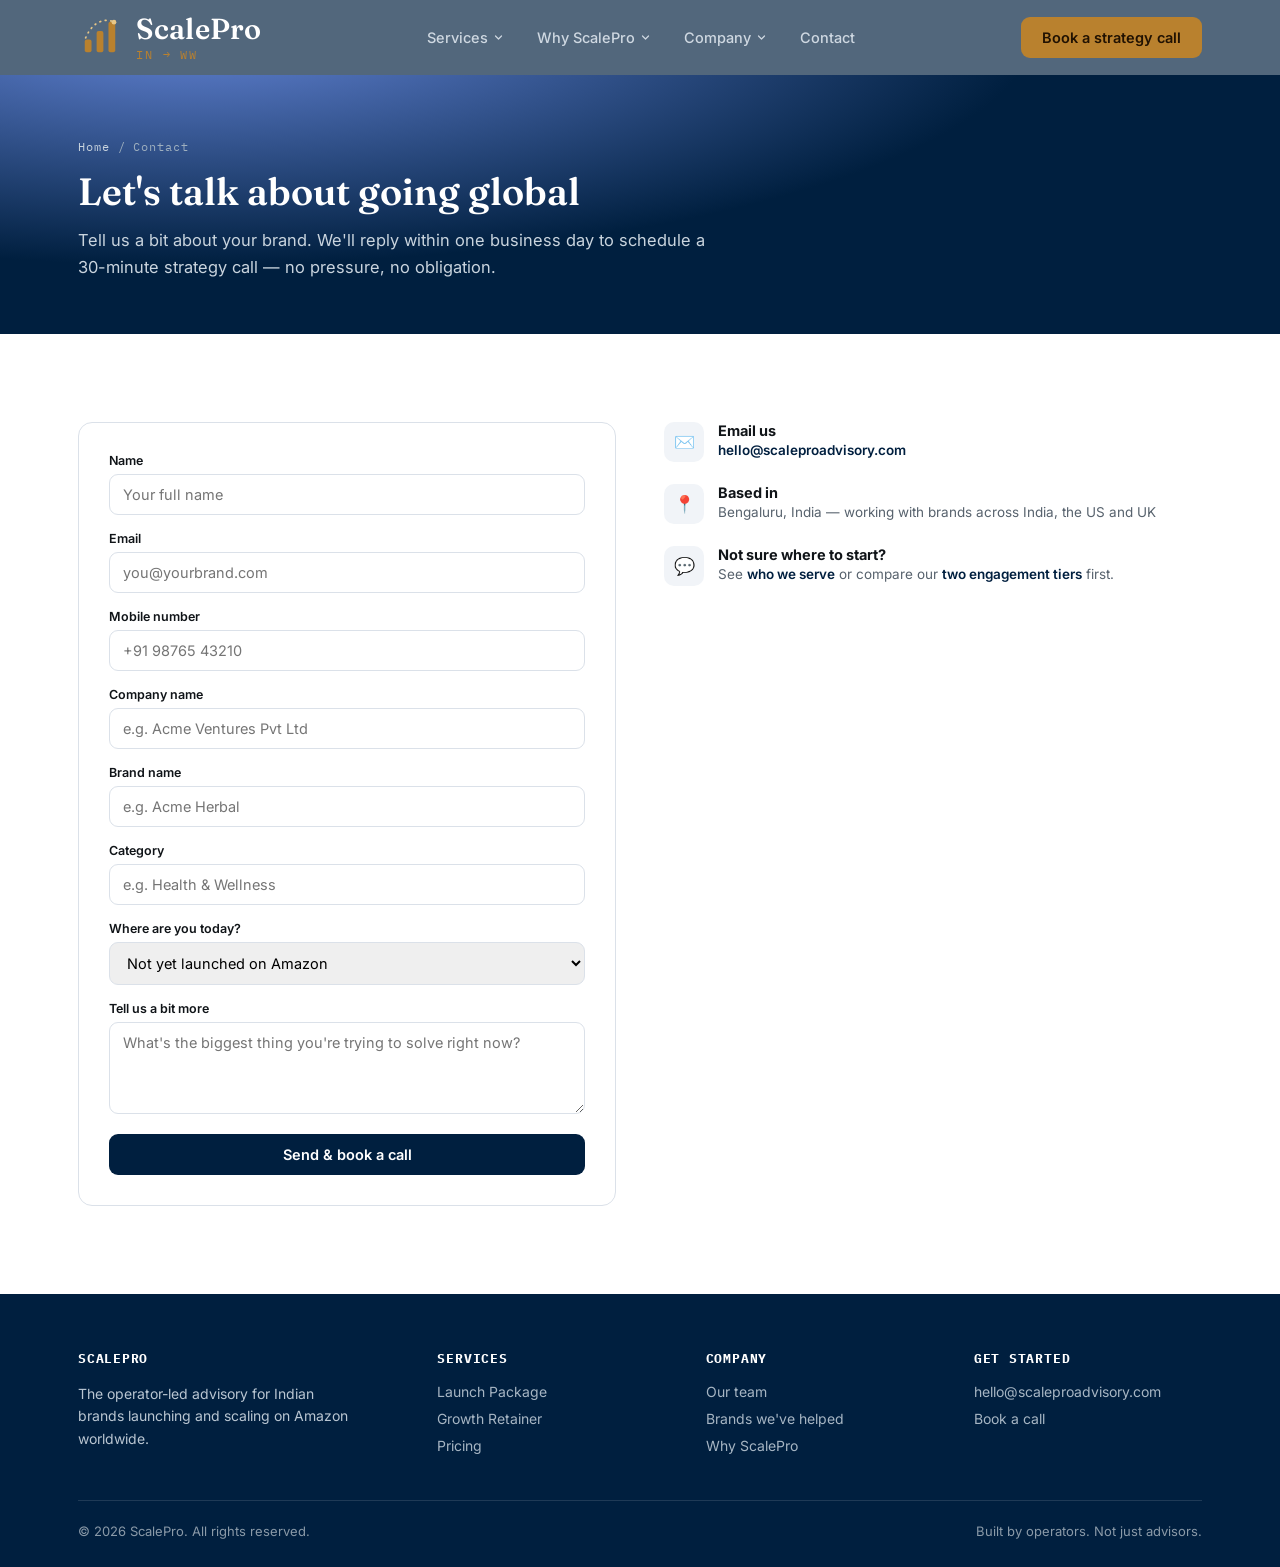
==== commit c5295316: "additional info on form" ====
--- a/contact.html
+++ b/contact.html
@@ -92,8 +92,16 @@
             <input type="tel" id="c-phone" name="phone" placeholder="+91 98765 43210" required>
           </div>
           <div class="field">
-            <label for="c-brand">Brand name &amp; category</label>
-            <input type="text" id="c-brand" name="brand" placeholder="e.g. Acme Herbal — Health &amp; Wellness">
+            <label for="c-company">Company name</label>
+            <input type="text" id="c-company" name="company" placeholder="e.g. Acme Ventures Pvt Ltd">
+          </div>
+          <div class="field">
+            <label for="c-brand">Brand name</label>
+            <input type="text" id="c-brand" name="brand" placeholder="e.g. Acme Herbal">
+          </div>
+          <div class="field">
+            <label for="c-category">Category</label>
+            <input type="text" id="c-category" name="category" placeholder="e.g. Health &amp; Wellness">
           </div>
           <div class="field">
             <label for="c-stage">Where are you today?</label>
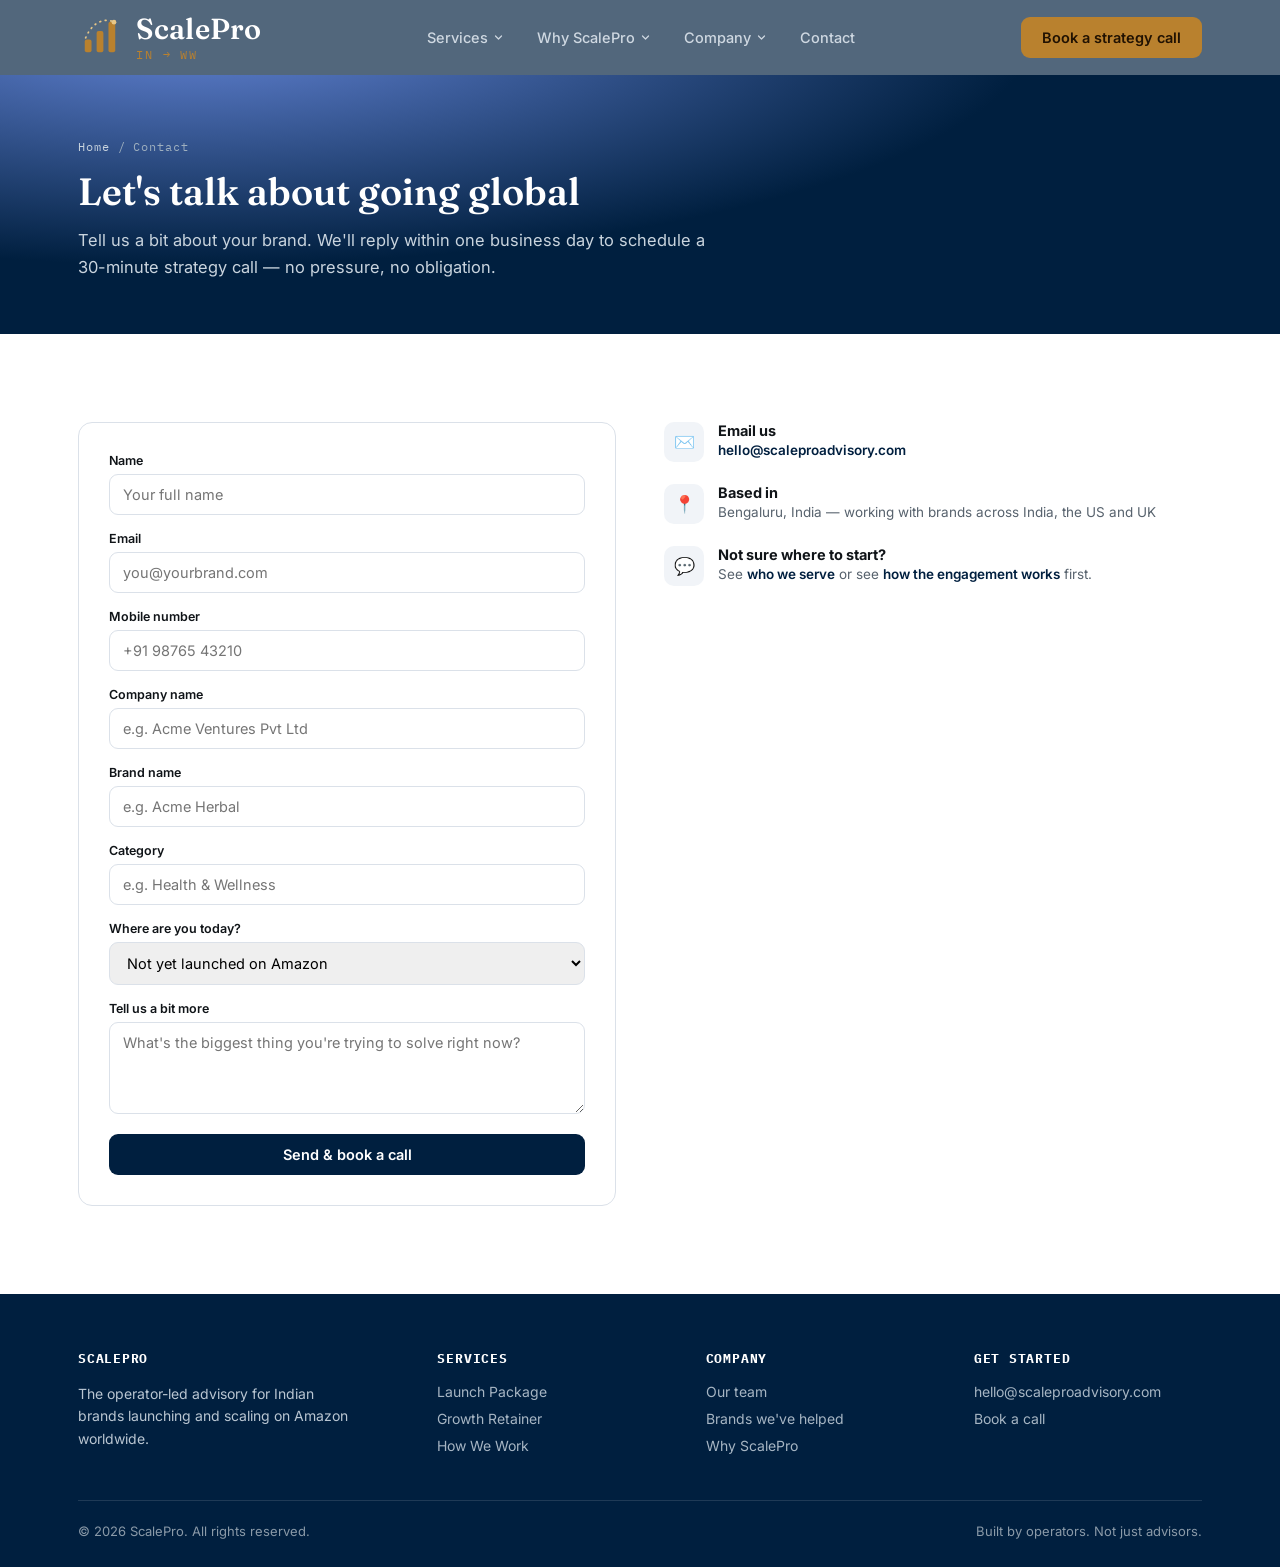
==== commit fc38a7f6: "pricing and how we work update" ====
--- a/contact.html
+++ b/contact.html
@@ -34,7 +34,7 @@
         <div class="dropdown">
           <a href="launch.html">Launch Package<span class="sub">For first-time Amazon launches</span></a>
           <a href="growth.html">Growth Retainer<span class="sub">For sellers already live, scaling</span></a>
-          <a href="pricing.html">Compare pricing<span class="sub">Both tiers, side by side</span></a>
+          <a href="process.html">How We Work<span class="sub">The 90-day engagement journey</span></a>
         </div>
       </div>
       <div class="nav-item">
@@ -146,7 +146,7 @@
           <div class="ico">💬</div>
           <div>
             <h5>Not sure where to start?</h5>
-            <p>See <a href="index.html#who" style="color:var(--navy);text-decoration:none;font-weight:600;">who we serve</a> or compare our <a href="pricing.html" style="color:var(--navy);text-decoration:none;font-weight:600;">two engagement tiers</a> first.</p>
+            <p>See <a href="index.html#who" style="color:var(--navy);text-decoration:none;font-weight:600;">who we serve</a> or see <a href="process.html" style="color:var(--navy);text-decoration:none;font-weight:600;">how the engagement works</a> first.</p>
           </div>
         </div>
       </div>
@@ -165,7 +165,7 @@
         <h5 class="mono">Services</h5>
         <a href="launch.html">Launch Package</a>
         <a href="growth.html">Growth Retainer</a>
-        <a href="pricing.html">Pricing</a>
+        <a href="process.html">How We Work</a>
       </div>
       <div>
         <h5 class="mono">Company</h5>
--- a/assets/styles.css
+++ b/assets/styles.css
@@ -291,6 +291,34 @@
 .journey-note{margin-top:22px;font-size:13.5px;color:var(--muted);}
 .journey-note b{color:var(--ink);}
 
+/* ---------- Roadmap (engagement timeline — dashed route line + stops) ---------- */
+.roadmap{position:relative;}
+.roadmap::before{
+  content:"";position:absolute;left:19px;top:6px;bottom:6px;
+  border-left:2px dashed var(--gold);z-index:0;
+}
+.roadmap-stop{position:relative;display:flex;gap:22px;padding-bottom:32px;}
+.roadmap-stop:last-child{padding-bottom:0;}
+.roadmap-dot{
+  position:relative;z-index:1;flex:0 0 auto;width:40px;height:40px;border-radius:50%;
+  background:var(--navy);border:3px solid var(--gold);color:#fff;
+  display:flex;align-items:center;justify-content:center;
+  font-family:'IBM Plex Mono',monospace;font-weight:700;font-size:14px;
+}
+.roadmap-card{
+  flex:1;min-width:0;background:#fff;border:1px solid var(--line);border-radius:var(--radius);
+  padding:20px 24px;
+}
+.roadmap-when{font-family:'IBM Plex Mono',monospace;font-size:11.5px;color:var(--gold);font-weight:600;letter-spacing:.06em;margin-bottom:6px;}
+.roadmap-card h4{font-size:17px;margin:0 0 8px;display:flex;align-items:center;gap:10px;flex-wrap:wrap;}
+.roadmap-card p{font-size:13.8px;color:var(--muted);line-height:1.6;margin:0;}
+.roadmap-tag{
+  font-family:'IBM Plex Mono',monospace;font-size:10.5px;font-weight:700;letter-spacing:.05em;
+  color:var(--gold);background:var(--gold-soft);border-radius:20px;padding:3px 10px;text-transform:uppercase;
+}
+.roadmap-stop.ongoing .roadmap-dot{background:var(--gold);border-color:var(--navy);color:var(--navy);}
+.roadmap-stop.ongoing .roadmap-card{border-color:var(--gold);}
+
 .flow{display:grid;grid-template-columns:repeat(4,1fr);gap:18px;margin-bottom:44px;}
 .flowcard{background:#fff;border:1px solid var(--line);border-radius:var(--radius);padding:22px;position:relative;}
 .flowcard .when{font-family:'IBM Plex Mono',monospace;font-size:11.5px;color:var(--gold);font-weight:600;letter-spacing:.06em;margin-bottom:8px;}
@@ -527,6 +555,11 @@
   .journey{grid-template-columns:1fr 1fr;}
   .pillars{grid-template-columns:1fr 1fr;}
   .mistakes{grid-template-columns:1fr;}
+  .roadmap::before{left:15px;}
+  .roadmap-stop{gap:14px;}
+  .roadmap-dot{width:32px;height:32px;font-size:12px;}
+  .roadmap-card{padding:16px 18px;}
+  .roadmap-card h4{font-size:15.5px;}
   .cta-band{padding:36px 26px;}
   .section{padding:60px 0;}
   .foot-grid{grid-template-columns:1fr 1fr;}
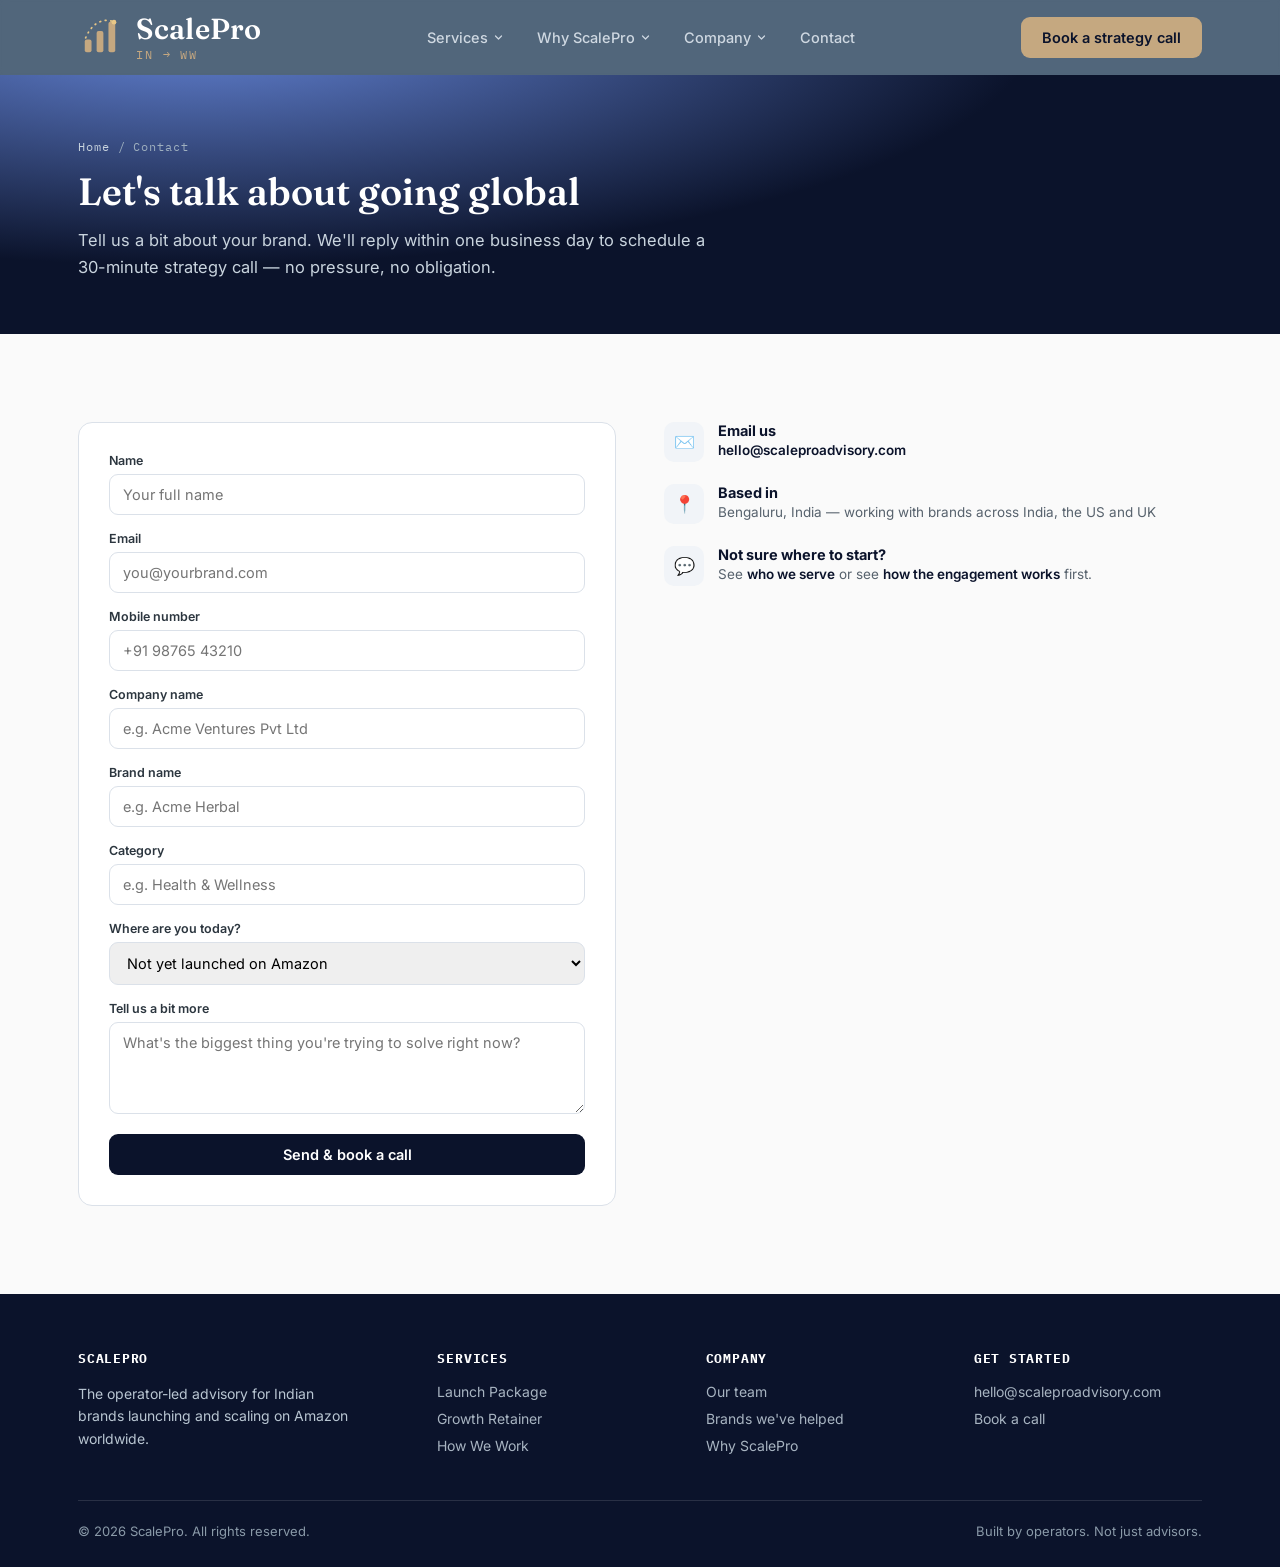
==== commit f1a616f7: "color change1" ====
--- a/contact.html
+++ b/contact.html
@@ -5,7 +5,7 @@
 <meta name="viewport" content="width=device-width, initial-scale=1.0">
 <title>Contact — ScalePro</title>
 <meta name="description" content="Book a strategy call with ScalePro — the operator-led advisory for Indian brands launching and scaling on Amazon worldwide.">
-<link rel="icon" type="image/svg+xml" href="data:image/svg+xml,%3Csvg xmlns='http://www.w3.org/2000/svg' viewBox='0 0 52 52'%3E%3Crect width='52' height='52' rx='11' fill='%23001F3F'/%3E%3Crect x='8' y='29' width='8' height='15' rx='2.4' fill='%23B9812E'/%3E%3Crect x='22' y='19' width='8' height='25' rx='2.4' fill='%23B9812E'/%3E%3Crect x='36' y='8' width='8' height='36' rx='2.4' fill='%23B9812E'/%3E%3Cpath d='M9 27 C18 6 33 4 42 8' fill='none' stroke='%23E8C787' stroke-width='2' stroke-dasharray='1 5.5' stroke-linecap='round'/%3E%3Ccircle cx='42.5' cy='8.5' r='2.8' fill='%23E8C787'/%3E%3C/svg%3E">
+<link rel="icon" type="image/svg+xml" href="data:image/svg+xml,%3Csvg xmlns='http://www.w3.org/2000/svg' viewBox='0 0 52 52'%3E%3Crect width='52' height='52' rx='11' fill='%230B132B'/%3E%3Crect x='8' y='29' width='8' height='15' rx='2.4' fill='%23C5A880'/%3E%3Crect x='22' y='19' width='8' height='25' rx='2.4' fill='%23C5A880'/%3E%3Crect x='36' y='8' width='8' height='36' rx='2.4' fill='%23C5A880'/%3E%3Cpath d='M9 27 C18 6 33 4 42 8' fill='none' stroke='%23E8C787' stroke-width='2' stroke-dasharray='1 5.5' stroke-linecap='round'/%3E%3Ccircle cx='42.5' cy='8.5' r='2.8' fill='%23E8C787'/%3E%3C/svg%3E">
 <link rel="preconnect" href="https://fonts.googleapis.com">
 <link rel="preconnect" href="https://fonts.gstatic.com" crossorigin>
 <link href="https://fonts.googleapis.com/css2?family=Fraunces:ital,opsz,wght@0,9..144,400;0,9..144,500;0,9..144,600;0,9..144,700;1,9..144,500&family=Inter:wght@400;500;600;700;800&family=IBM+Plex+Mono:wght@400;500;600&display=swap" rel="stylesheet">
@@ -17,9 +17,9 @@
   <div class="navbar">
     <a href="index.html" class="logo" aria-label="ScalePro — home">
       <svg class="mark" width="44" height="44" viewBox="0 0 52 52" xmlns="http://www.w3.org/2000/svg" role="img" aria-hidden="true">
-        <rect x="8" y="29" width="8" height="15" rx="2.4" fill="#B9812E"/>
-        <rect x="22" y="19" width="8" height="25" rx="2.4" fill="#B9812E"/>
-        <rect x="36" y="8" width="8" height="36" rx="2.4" fill="#B9812E"/>
+        <rect x="8" y="29" width="8" height="15" rx="2.4" fill="#C5A880"/>
+        <rect x="22" y="19" width="8" height="25" rx="2.4" fill="#C5A880"/>
+        <rect x="36" y="8" width="8" height="36" rx="2.4" fill="#C5A880"/>
         <path class="mark-orbit" d="M9 27 C18 6 33 4 42 8" fill="none" stroke="#E8C787" stroke-width="2" stroke-linecap="round"/>
         <circle cx="42.5" cy="8.5" r="2.8" fill="#E8C787"/>
       </svg>
--- a/assets/styles.css
+++ b/assets/styles.css
@@ -1,15 +1,19 @@
 :root{
-  /* Blues taken from Helium 10's brand palette (Midnight / Azure Radiance / Havelock Blue) */
-  --navy:#001F3F;
+  /* "Heritage Advisory" palette. --navy-2/--navy-3/--periwinkle are the old
+     Helium-10-derived blues, kept only for a couple of self-contained dark
+     gradients/decorations (hero/pagehead background wash, CTA-band gradient)
+     where they don't sit next to the new palette as a jarring standalone
+     accent — not used as text or borders anywhere. */
+  --navy:#0B132B;        /* Deep Oxford Blue — headings, header/navbar, footer */
   --navy-2:#0A3660;
   --navy-3:#0081FF;
   --periwinkle:#6788DC;
-  --ink:#101418;
-  --paper:#FFFFFF;
+  --ink:#2C363F;         /* Slate Charcoal — general body text */
+  --paper:#FAFAFA;       /* Alabaster White — page background */
   --tint:#F1F4F8;
   --tint-2:#E8EDF3;
   --line:#DBE1E9;
-  --gold:#B9812E;
+  --gold:#C5A880;        /* Champagne Gold — CTA buttons, active links, accent borders */
   --gold-soft:#F3E6CE;
   --green:#2F6F5E;
   --green-soft:#E1EEE9;
@@ -28,6 +32,12 @@
   -webkit-font-smoothing:antialiased;
 }
 h1,h2,h3,.serif{font-family:'Fraunces',serif;}
+/* Champagne Gold is a light color — fine as a button/border/decorative accent,
+   too low-contrast to use as small text color on light backgrounds. Headings
+   get Deep Oxford Blue globally; contexts that already sit on a dark navy
+   background (hero, pagehead, cta-band) override back to white below, right
+   next to their own component rules. */
+h1,h2,h3,h4,h5,h6{color:var(--navy);}
 .mono{font-family:'IBM Plex Mono',monospace;}
 a{color:inherit;}
 img{max-width:100%;display:block;}
@@ -40,7 +50,7 @@
   font-size:12px;
   letter-spacing:.14em;
   text-transform:uppercase;
-  color:var(--gold);
+  color:var(--navy);
   font-weight:600;
   display:flex;
   align-items:center;
@@ -120,8 +130,8 @@
   font-family:'Inter',sans-serif;
 }
 .btn:active{transform:translateY(1px);}
-.btn-gold{background:var(--gold);color:#211202;}
-.btn-gold:hover{background:#c68f38;}
+.btn-gold{background:var(--gold);color:var(--navy);}
+.btn-gold:hover{background:#B08D63;}
 .btn-ghost{background:transparent;color:#fff;border-color:rgba(255,255,255,0.35);}
 .btn-ghost:hover{border-color:#fff;}
 .btn-navy{background:var(--navy);color:#fff;}
@@ -138,7 +148,7 @@
   color:#fff;padding:64px 0 54px;
 }
 .pagehead .eyebrow{color:#E8C787;}
-.pagehead h1{font-size:38px;font-weight:600;margin:0 0 14px;line-height:1.15;}
+.pagehead h1{color:#fff;font-size:38px;font-weight:600;margin:0 0 14px;line-height:1.15;}
 .pagehead p{color:#C9D4DE;font-size:16.5px;line-height:1.6;max-width:640px;margin:0;}
 .crumb{font-family:'IBM Plex Mono',monospace;font-size:11.5px;color:#9FB0BF;letter-spacing:.08em;margin-bottom:16px;}
 .crumb a{color:#C9D4DE;text-decoration:none;}
@@ -166,7 +176,7 @@
   position:relative;z-index:1;
 }
 .hero h1{
-  font-size:47px;line-height:1.08;font-weight:600;margin:0 0 20px;letter-spacing:-.01em;
+  color:#fff;font-size:47px;line-height:1.08;font-weight:600;margin:0 0 20px;letter-spacing:-.01em;
 }
 .hero h1 em{font-style:italic;color:var(--gold);}
 .hero p.lead{
@@ -240,8 +250,8 @@
 }
 .path-card.a .stamp{background:var(--gold-soft);color:#8a5f1e;}
 .path-card.b .stamp{background:var(--green-soft);color:var(--green);}
-.path-card.featured{border:1.5px solid var(--navy-3);box-shadow:0 22px 44px -26px rgba(0,129,255,0.28);}
-.path-card.featured .stamp{background:var(--navy-3);color:#fff;}
+.path-card.featured{border:1.5px solid var(--gold);box-shadow:0 22px 44px -26px rgba(197,168,128,0.35);}
+.path-card.featured .stamp{background:var(--gold);color:var(--navy);}
 .path-card h3{font-size:23px;margin:0 0 12px;}
 .path-card ul{margin:0 0 24px;padding:0;list-style:none;}
 .path-card ul li{
@@ -285,7 +295,7 @@
   background:#fff;border:1px solid var(--line);border-radius:12px;padding:18px 16px;min-height:150px;
   display:flex;flex-direction:column;
 }
-.jstep .num{font-family:'IBM Plex Mono',monospace;color:var(--gold);font-weight:600;font-size:13px;margin-bottom:10px;}
+.jstep .num{font-family:'IBM Plex Mono',monospace;color:var(--navy);font-weight:600;font-size:13px;margin-bottom:10px;}
 .jstep h5{font-size:14.5px;margin:0 0 8px;line-height:1.3;}
 .jstep p{font-size:12px;color:var(--muted);line-height:1.5;margin:0;}
 .journey-note{margin-top:22px;font-size:13.5px;color:var(--muted);}
@@ -309,19 +319,19 @@
   flex:1;min-width:0;background:#fff;border:1px solid var(--line);border-radius:var(--radius);
   padding:20px 24px;
 }
-.roadmap-when{font-family:'IBM Plex Mono',monospace;font-size:11.5px;color:var(--gold);font-weight:600;letter-spacing:.06em;margin-bottom:6px;}
+.roadmap-when{font-family:'IBM Plex Mono',monospace;font-size:11.5px;color:var(--navy);font-weight:600;letter-spacing:.06em;margin-bottom:6px;}
 .roadmap-card h4{font-size:17px;margin:0 0 8px;display:flex;align-items:center;gap:10px;flex-wrap:wrap;}
 .roadmap-card p{font-size:13.8px;color:var(--muted);line-height:1.6;margin:0;}
 .roadmap-tag{
   font-family:'IBM Plex Mono',monospace;font-size:10.5px;font-weight:700;letter-spacing:.05em;
-  color:var(--gold);background:var(--gold-soft);border-radius:20px;padding:3px 10px;text-transform:uppercase;
+  color:var(--navy);background:var(--gold-soft);border-radius:20px;padding:3px 10px;text-transform:uppercase;
 }
 .roadmap-stop.ongoing .roadmap-dot{background:var(--gold);border-color:var(--navy);color:var(--navy);}
 .roadmap-stop.ongoing .roadmap-card{border-color:var(--gold);}
 
 .flow{display:grid;grid-template-columns:repeat(4,1fr);gap:18px;margin-bottom:44px;}
 .flowcard{background:#fff;border:1px solid var(--line);border-radius:var(--radius);padding:22px;position:relative;}
-.flowcard .when{font-family:'IBM Plex Mono',monospace;font-size:11.5px;color:var(--gold);font-weight:600;letter-spacing:.06em;margin-bottom:8px;}
+.flowcard .when{font-family:'IBM Plex Mono',monospace;font-size:11.5px;color:var(--navy);font-weight:600;letter-spacing:.06em;margin-bottom:8px;}
 .flowcard h5{font-size:16px;margin:0 0 8px;}
 .flowcard p{font-size:13px;color:var(--muted);line-height:1.55;margin:0;}
 .flowcard:not(:last-child)::after{
@@ -377,7 +387,7 @@
 /* ---------- Brands ---------- */
 .brands{display:grid;grid-template-columns:repeat(3,1fr);gap:22px;}
 .brand{border:1px solid var(--line);border-radius:var(--radius);padding:26px;background:#fff;}
-.brand .route{font-family:'IBM Plex Mono',monospace;font-size:12px;color:var(--gold);font-weight:600;margin-bottom:10px;}
+.brand .route{font-family:'IBM Plex Mono',monospace;font-size:12px;color:var(--navy);font-weight:600;margin-bottom:10px;}
 .brand h4{font-size:19px;margin:0 0 4px;}
 .brand .cat{font-size:13px;color:var(--muted);margin-bottom:16px;}
 .brand ul{margin:0;padding:0;list-style:none;}
@@ -392,7 +402,7 @@
   font-family:'Fraunces',serif;font-weight:600;font-size:20px;color:#fff;margin-bottom:18px;
 }
 .fcard h4{font-size:19px;margin:0 0 3px;}
-.fcard .role{font-size:13px;color:var(--gold);font-weight:600;margin-bottom:6px;}
+.fcard .role{font-size:13px;color:var(--navy);font-weight:600;margin-bottom:6px;}
 .fcard .role-note{font-size:12px;color:var(--muted);margin-bottom:14px;}
 .fcard ul{margin:0 0 16px;padding:0;list-style:none;}
 .fcard li{font-size:13.3px;color:var(--muted);padding:7px 0;border-top:1px solid var(--tint-2);line-height:1.5;}
@@ -402,7 +412,7 @@
 /* ---------- Mistakes strip ---------- */
 .mistakes{display:grid;grid-template-columns:repeat(3,1fr);gap:1px;background:var(--line);border:1px solid var(--line);border-radius:var(--radius);overflow:hidden;}
 .mistake{background:#fff;padding:22px 20px;}
-.mistake .n{font-family:'IBM Plex Mono',monospace;color:var(--gold);font-weight:600;font-size:12px;margin-bottom:8px;}
+.mistake .n{font-family:'IBM Plex Mono',monospace;color:var(--navy);font-weight:600;font-size:12px;margin-bottom:8px;}
 .mistake h6{font-size:14.5px;margin:0 0 6px;}
 .mistake p{font-size:12.8px;color:var(--muted);margin:0;line-height:1.5;}
 
@@ -411,7 +421,7 @@
   background:linear-gradient(120deg, var(--navy) 0%, var(--navy-3) 130%);color:#fff;border-radius:20px;
   padding:56px 50px;display:flex;justify-content:space-between;align-items:center;gap:40px;flex-wrap:wrap;
 }
-.cta-band h3{font-size:28px;margin:0 0 10px;max-width:480px;}
+.cta-band h3{color:#fff;font-size:28px;margin:0 0 10px;max-width:480px;}
 .cta-band p{color:#CFE0F5;margin:0;max-width:420px;font-size:15px;line-height:1.55;}
 .cta-actions{display:flex;gap:14px;flex-wrap:wrap;}
 
@@ -465,7 +475,7 @@
   position:absolute;top:18px;right:18px;background:none;border:none;cursor:pointer;
   font-size:20px;color:var(--muted);line-height:1;
 }
-.modal .tag{font-family:'IBM Plex Mono',monospace;font-size:11px;letter-spacing:.1em;text-transform:uppercase;color:var(--gold);font-weight:700;margin-bottom:10px;}
+.modal .tag{font-family:'IBM Plex Mono',monospace;font-size:11px;letter-spacing:.1em;text-transform:uppercase;color:var(--navy);font-weight:700;margin-bottom:10px;}
 .modal h3{font-size:22px;margin:0 0 8px;}
 .modal p.sub{font-size:13.8px;color:var(--muted);margin:0 0 24px;line-height:1.5;}
 .field{margin-bottom:16px;}
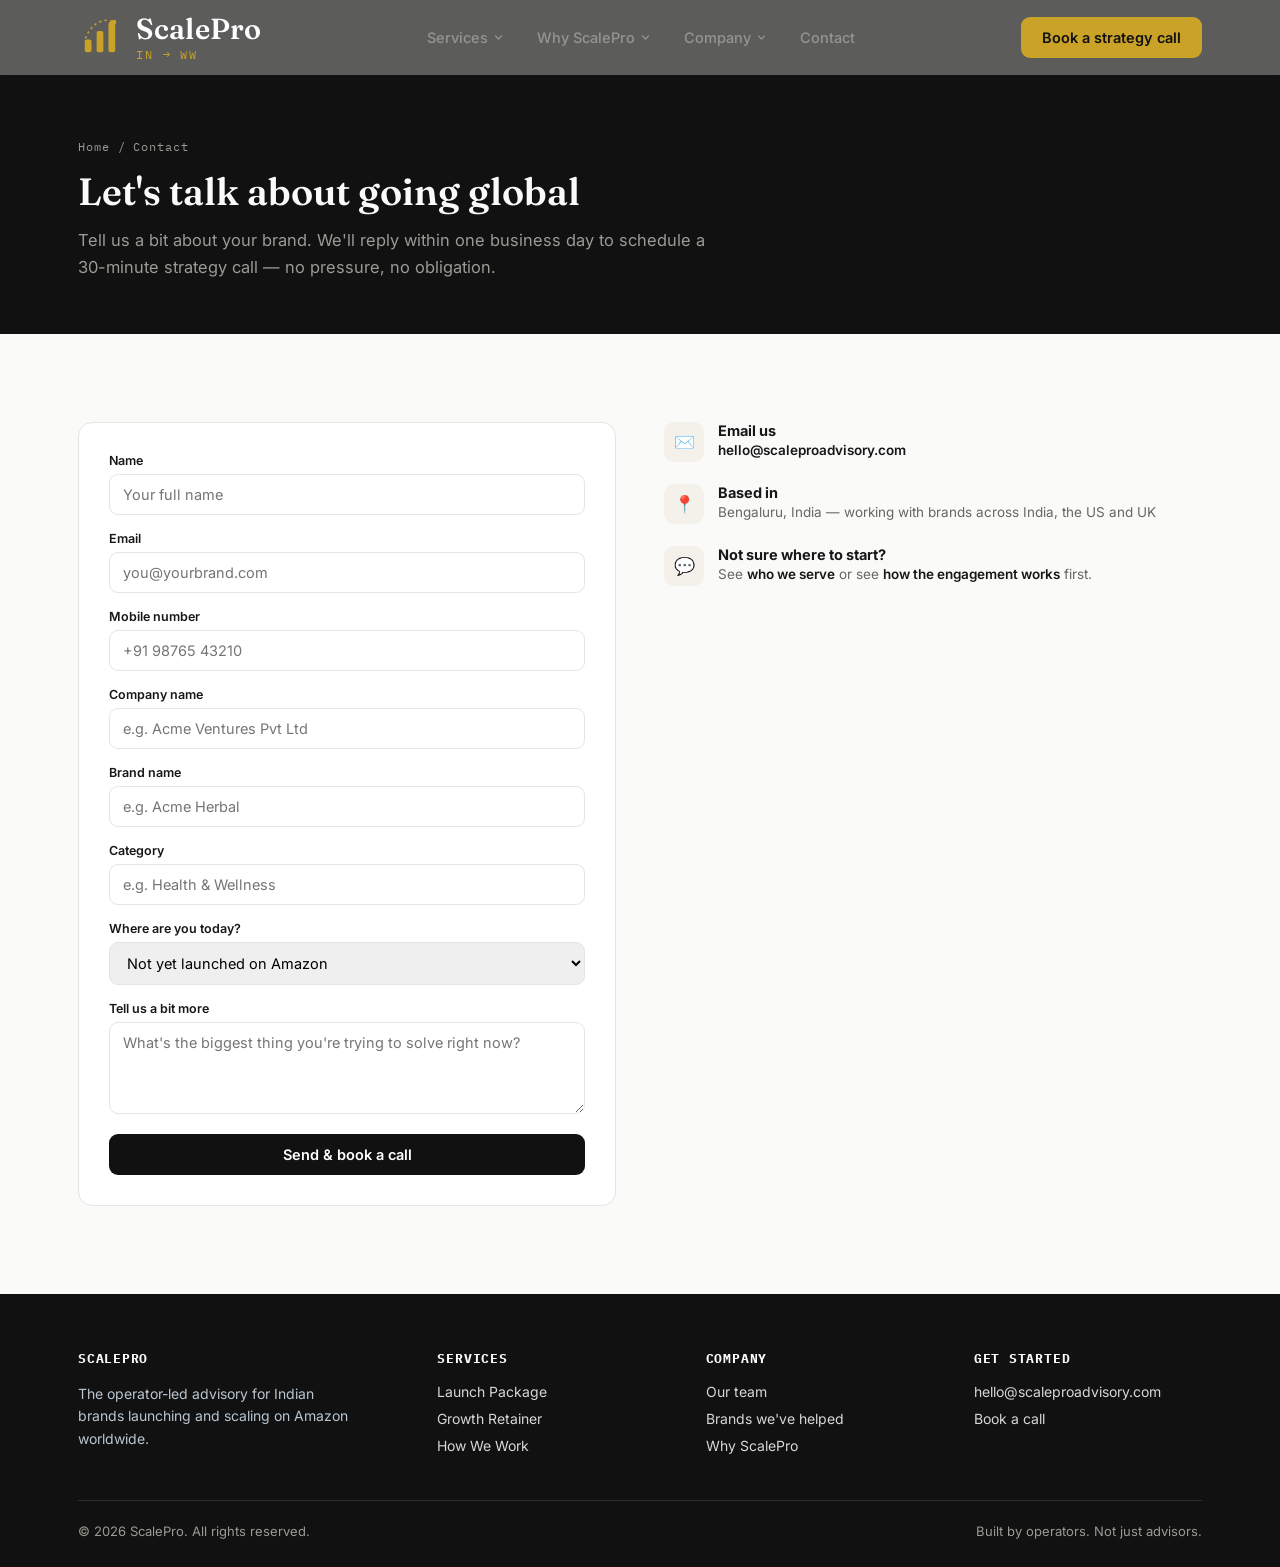
==== commit f9501be8: "Color Update" ====
--- a/contact.html
+++ b/contact.html
@@ -5,7 +5,7 @@
 <meta name="viewport" content="width=device-width, initial-scale=1.0">
 <title>Contact — ScalePro</title>
 <meta name="description" content="Book a strategy call with ScalePro — the operator-led advisory for Indian brands launching and scaling on Amazon worldwide.">
-<link rel="icon" type="image/svg+xml" href="data:image/svg+xml,%3Csvg xmlns='http://www.w3.org/2000/svg' viewBox='0 0 52 52'%3E%3Crect width='52' height='52' rx='11' fill='%230B132B'/%3E%3Crect x='8' y='29' width='8' height='15' rx='2.4' fill='%23C5A880'/%3E%3Crect x='22' y='19' width='8' height='25' rx='2.4' fill='%23C5A880'/%3E%3Crect x='36' y='8' width='8' height='36' rx='2.4' fill='%23C5A880'/%3E%3Cpath d='M9 27 C18 6 33 4 42 8' fill='none' stroke='%23E8C787' stroke-width='2' stroke-dasharray='1 5.5' stroke-linecap='round'/%3E%3Ccircle cx='42.5' cy='8.5' r='2.8' fill='%23E8C787'/%3E%3C/svg%3E">
+<link rel="icon" type="image/svg+xml" href="data:image/svg+xml,%3Csvg xmlns='http://www.w3.org/2000/svg' viewBox='0 0 52 52'%3E%3Crect width='52' height='52' rx='11' fill='%23111111'/%3E%3Crect x='8' y='29' width='8' height='15' rx='2.4' fill='%23C9A227'/%3E%3Crect x='22' y='19' width='8' height='25' rx='2.4' fill='%23C9A227'/%3E%3Crect x='36' y='8' width='8' height='36' rx='2.4' fill='%23C9A227'/%3E%3Cpath d='M9 27 C18 6 33 4 42 8' fill='none' stroke='%23C9A227' stroke-width='2' stroke-dasharray='1 5.5' stroke-linecap='round'/%3E%3Ccircle cx='42.5' cy='8.5' r='2.8' fill='%23C9A227'/%3E%3C/svg%3E">
 <link rel="preconnect" href="https://fonts.googleapis.com">
 <link rel="preconnect" href="https://fonts.gstatic.com" crossorigin>
 <link href="https://fonts.googleapis.com/css2?family=Fraunces:ital,opsz,wght@0,9..144,400;0,9..144,500;0,9..144,600;0,9..144,700;1,9..144,500&family=Inter:wght@400;500;600;700;800&family=IBM+Plex+Mono:wght@400;500;600&display=swap" rel="stylesheet">
@@ -17,11 +17,11 @@
   <div class="navbar">
     <a href="index.html" class="logo" aria-label="ScalePro — home">
       <svg class="mark" width="44" height="44" viewBox="0 0 52 52" xmlns="http://www.w3.org/2000/svg" role="img" aria-hidden="true">
-        <rect x="8" y="29" width="8" height="15" rx="2.4" fill="#C5A880"/>
-        <rect x="22" y="19" width="8" height="25" rx="2.4" fill="#C5A880"/>
-        <rect x="36" y="8" width="8" height="36" rx="2.4" fill="#C5A880"/>
-        <path class="mark-orbit" d="M9 27 C18 6 33 4 42 8" fill="none" stroke="#E8C787" stroke-width="2" stroke-linecap="round"/>
-        <circle cx="42.5" cy="8.5" r="2.8" fill="#E8C787"/>
+        <rect x="8" y="29" width="8" height="15" rx="2.4" fill="#C9A227"/>
+        <rect x="22" y="19" width="8" height="25" rx="2.4" fill="#C9A227"/>
+        <rect x="36" y="8" width="8" height="36" rx="2.4" fill="#C9A227"/>
+        <path class="mark-orbit" d="M9 27 C18 6 33 4 42 8" fill="none" stroke="#C9A227" stroke-width="2" stroke-linecap="round"/>
+        <circle cx="42.5" cy="8.5" r="2.8" fill="#C9A227"/>
       </svg>
       <span class="wordwrap">
         <span class="word">ScalePro</span>
@@ -117,7 +117,7 @@
             <textarea id="c-msg" name="message" rows="4" placeholder="What's the biggest thing you're trying to solve right now?"></textarea>
           </div>
           <div id="formStatus" class="form-status"></div>
-          <button type="submit" class="btn btn-navy" style="width:100%;">Send &amp; book a call</button>
+          <button type="submit" class="btn btn-dark" style="width:100%;">Send &amp; book a call</button>
         </form>
       </div>
       <div>
@@ -125,7 +125,7 @@
           <div class="ico">✉️</div>
           <div>
             <h5>Email us</h5>
-            <p><a href="mailto:hello@scaleproadvisory.com" style="color:var(--navy);text-decoration:none;font-weight:600;">hello@scaleproadvisory.com</a></p>
+            <p><a href="mailto:hello@scaleproadvisory.com" style="color:var(--color-text-primary);text-decoration:none;font-weight:600;">hello@scaleproadvisory.com</a></p>
           </div>
         </div>
         <div class="contact-info-item">
@@ -139,14 +139,14 @@
           <div class="ico">🔑</div>
           <div>
             <h5>Already a client?</h5>
-            <p><a href="#" data-login-trigger style="color:var(--navy);text-decoration:none;font-weight:600;">Log in to your client portal</a> instead of filling out this form.</p>
+            <p><a href="#" data-login-trigger style="color:var(--color-text-primary);text-decoration:none;font-weight:600;">Log in to your client portal</a> instead of filling out this form.</p>
           </div>
         </div> -->
         <div class="contact-info-item">
           <div class="ico">💬</div>
           <div>
             <h5>Not sure where to start?</h5>
-            <p>See <a href="index.html#who" style="color:var(--navy);text-decoration:none;font-weight:600;">who we serve</a> or see <a href="process.html" style="color:var(--navy);text-decoration:none;font-weight:600;">how the engagement works</a> first.</p>
+            <p>See <a href="index.html#who" style="color:var(--color-text-primary);text-decoration:none;font-weight:600;">who we serve</a> or see <a href="process.html" style="color:var(--color-text-primary);text-decoration:none;font-weight:600;">how the engagement works</a> first.</p>
           </div>
         </div>
       </div>
@@ -203,7 +203,7 @@
           <label for="password">Password</label>
           <input type="password" id="password" placeholder="••••••••" required>
         </div>
-        <button type="submit" class="btn btn-navy">Log in</button>
+        <button type="submit" class="btn btn-dark">Log in</button>
       </form>
       <div class="modal-foot">New client? <a href="contact.html">Book a strategy call</a> to get set up.</div>
     </div>
--- a/assets/styles.css
+++ b/assets/styles.css
@@ -1,24 +1,25 @@
 :root{
-  /* "Heritage Advisory" palette. --navy-2/--navy-3/--periwinkle are the old
-     Helium-10-derived blues, kept only for a couple of self-contained dark
-     gradients/decorations (hero/pagehead background wash, CTA-band gradient)
-     where they don't sit next to the new palette as a jarring standalone
-     accent — not used as text or borders anywhere. */
-  --navy:#0B132B;        /* Deep Oxford Blue — headings, header/navbar, footer */
-  --navy-2:#0A3660;
-  --navy-3:#0081FF;
-  --periwinkle:#6788DC;
-  --ink:#2C363F;         /* Slate Charcoal — general body text */
-  --paper:#FAFAFA;       /* Alabaster White — page background */
-  --tint:#F1F4F8;
-  --tint-2:#E8EDF3;
-  --line:#DBE1E9;
-  --gold:#C5A880;        /* Champagne Gold — CTA buttons, active links, accent borders */
-  --gold-soft:#F3E6CE;
-  --green:#2F6F5E;
-  --green-soft:#E1EEE9;
-  --rust:#B4472F;
-  --muted:#57626D;
+  /* ScalePro Visual Design System (per "Scale pro Visual Design System.docx",
+     implemented 2026-09-02 — supersedes the earlier "Heritage Advisory" pass).
+     Semantic token names as specified by the doc's "Implementation Rule". */
+  --color-background:#FAFAF8;        /* Warm White — main page background */
+  --color-background-alt:#F3F1EA;    /* derived: warm alternate tint for alternating sections (doc doesn't name this explicitly — kept in the same warm-neutral family as the page bg, replacing the old cool blue-grey tint) */
+  --color-surface:#FFFFFF;           /* card/surface background, distinct from the warm page bg */
+  --color-dark:#111111;              /* Charcoal Black — hero/footer/CTA/dark sections */
+  --color-dark-card:#171717;         /* cards within dark sections (doc section 14) */
+  --color-text-primary:#171717;      /* Onyx — headings, strong text, nav, labels, data values */
+  --color-text-secondary:#666666;    /* Grey — supporting copy, captions, metadata */
+  --color-text-on-dark:#FAFAF8;      /* primary text on dark sections */
+  --color-text-on-dark-secondary:#9C9A94; /* "a light neutral" per doc, for secondary text/labels on dark */
+  --color-border:#E5E5E2;            /* Soft Grey — borders/dividers */
+  --color-accent:#C9A227;            /* Premium Gold — primary accent */
+  --color-accent-soft:#F3E9C7;       /* derived: pale gold wash for badges/tags/table highlight rows */
+  --color-accent-secondary:#C6A15B;  /* Champagne/Brass — secondary gold, hover/gradient/depth */
+  --color-positive:#16805C;          /* Green — positive metrics */
+  --color-positive-soft:#DCEFE7;     /* derived: pale green wash for success states */
+  --color-information:#356AE6;       /* Blue — informational */
+  --color-warning:#C9821A;           /* Amber — warnings/risk */
+  --color-danger:#8C3A2A;            /* restrained dark red (doc: avoid bright red) */
   --radius:14px;
   --maxw:1180px;
 }
@@ -27,17 +28,17 @@
 body{
   margin:0;
   font-family:'Inter',sans-serif;
-  color:var(--ink);
-  background:var(--paper);
+  color:var(--color-text-primary);
+  background:var(--color-background);
   -webkit-font-smoothing:antialiased;
 }
 h1,h2,h3,.serif{font-family:'Fraunces',serif;}
-/* Champagne Gold is a light color — fine as a button/border/decorative accent,
-   too low-contrast to use as small text color on light backgrounds. Headings
-   get Deep Oxford Blue globally; contexts that already sit on a dark navy
-   background (hero, pagehead, cta-band) override back to white below, right
-   next to their own component rules. */
-h1,h2,h3,h4,h5,h6{color:var(--navy);}
+/* Headings get Onyx globally; contexts that sit on a dark charcoal
+   background (hero, pagehead, cta-band) override back to warm-white text
+   right next to their own component rules below. Gold is never used as
+   small text on light backgrounds per the doc's accessibility guidance
+   (section 20) — reserved for buttons, borders, large text and dark-bg text. */
+h1,h2,h3,h4,h5,h6{color:var(--color-text-primary);}
 .mono{font-family:'IBM Plex Mono',monospace;}
 a{color:inherit;}
 img{max-width:100%;display:block;}
@@ -50,7 +51,7 @@
   font-size:12px;
   letter-spacing:.14em;
   text-transform:uppercase;
-  color:var(--navy);
+  color:var(--color-text-primary);
   font-weight:600;
   display:flex;
   align-items:center;
@@ -59,18 +60,18 @@
 }
 .eyebrow::before{
   content:"";
-  width:22px;height:1px;background:var(--gold);
+  width:22px;height:1px;background:var(--color-accent);
 }
 
 /* ---------- Nav ---------- */
 header{
   position:sticky;top:0;z-index:200;
-  background:rgba(0,31,63,0.68);
+  background:rgba(17,17,17,0.68);
   backdrop-filter:blur(4px);
   transition:background .3s ease, box-shadow .3s ease, backdrop-filter .3s ease;
 }
 header.solid{
-  background:rgba(0,31,63,0.97);
+  background:rgba(17,17,17,0.97);
   backdrop-filter:blur(6px);
   box-shadow:0 1px 0 rgba(255,255,255,0.06);
 }
@@ -91,7 +92,7 @@
 @keyframes orbit-dash{to{stroke-dashoffset:-130;}}
 .logo .wordwrap{display:flex;flex-direction:column;line-height:1;gap:6px;}
 .logo .word{font-family:'Fraunces',serif;font-weight:600;font-size:29px;letter-spacing:.005em;}
-.logo .route{font-family:'IBM Plex Mono',monospace;font-size:11.5px;color:var(--gold);letter-spacing:.16em;}
+.logo .route{font-family:'IBM Plex Mono',monospace;font-size:11.5px;color:var(--color-accent);letter-spacing:.16em;}
 @media (prefers-reduced-motion: reduce){
   .logo .mark-orbit{animation:none;}
 }
@@ -101,7 +102,7 @@
 .nav-item{position:relative;}
 .nav-item > a, .nav-item > button.nav-top{
   display:flex;align-items:center;gap:6px;
-  color:#DCE4EC;text-decoration:none;font-size:14.5px;font-weight:500;
+  color:var(--color-text-on-dark-secondary);text-decoration:none;font-size:14.5px;font-weight:500;
   opacity:.9;transition:opacity .15s;
   background:none;border:none;cursor:pointer;font-family:'Inter',sans-serif;
   padding:10px 14px;border-radius:8px;
@@ -111,53 +112,55 @@
 .nav-item.open .caret{transform:rotate(180deg);}
 .dropdown{
   position:absolute;top:calc(100% + 8px);left:0;min-width:240px;
-  background:#fff;border-radius:12px;box-shadow:0 24px 50px -18px rgba(0,10,25,0.35);
-  padding:10px;display:none;border:1px solid var(--line);
+  background:var(--color-surface);border-radius:12px;box-shadow:0 24px 50px -18px rgba(0,0,0,0.35);
+  padding:10px;display:none;border:1px solid var(--color-border);
 }
 .nav-item.open .dropdown{display:block;}
 .dropdown a{
-  display:block;padding:11px 14px;border-radius:8px;color:var(--ink);text-decoration:none;font-size:14px;font-weight:500;
-}
-.dropdown a:hover{background:var(--tint);}
-.dropdown a .sub{display:block;font-size:12px;color:var(--muted);font-weight:400;margin-top:2px;}
+  display:block;padding:11px 14px;border-radius:8px;color:var(--color-text-primary);text-decoration:none;font-size:14px;font-weight:500;
+}
+.dropdown a:hover{background:var(--color-background-alt);}
+.dropdown a .sub{display:block;font-size:12px;color:var(--color-text-secondary);font-weight:400;margin-top:2px;}
 .nav-cta{display:flex;gap:10px;align-items:center;}
 
 .btn{
   display:inline-flex;align-items:center;justify-content:center;gap:8px;
   padding:11px 20px;border-radius:9px;font-weight:600;font-size:14.5px;
   text-decoration:none;cursor:pointer;border:1px solid transparent;
-  transition:transform .15s ease, background .15s ease, border-color .15s ease;
+  transition:transform .15s ease, background .15s ease, border-color .15s ease, color .15s ease;
   font-family:'Inter',sans-serif;
 }
 .btn:active{transform:translateY(1px);}
-.btn-gold{background:var(--gold);color:var(--navy);}
-.btn-gold:hover{background:#B08D63;}
-.btn-ghost{background:transparent;color:#fff;border-color:rgba(255,255,255,0.35);}
-.btn-ghost:hover{border-color:#fff;}
-.btn-navy{background:var(--navy);color:#fff;}
-.btn-navy:hover{background:var(--navy-3);}
-.btn-outline{background:transparent;border-color:var(--navy);color:var(--navy);}
-.btn-outline:hover{background:var(--navy);color:#fff;}
+/* Primary button — doc section 7: gold bg, charcoal text */
+.btn-gold{background:var(--color-accent);color:var(--color-dark);}
+.btn-gold:hover{background:var(--color-accent-secondary);}
+/* Secondary button — doc section 7: gold outline + gold text, on any background */
+.btn-ghost{background:transparent;color:var(--color-accent);border-color:rgba(201,162,39,0.55);}
+.btn-ghost:hover{border-color:var(--color-accent);background:rgba(201,162,39,0.08);}
+.btn-dark{background:var(--color-dark);color:#fff;}
+.btn-dark:hover{background:#2A2A2A;}
+.btn-outline{background:transparent;border-color:var(--color-accent);color:var(--color-accent);}
+.btn-outline:hover{background:var(--color-accent);color:var(--color-dark);}
 .navbar .btn-ghost{padding:9px 16px;font-size:13.5px;}
 .burger{display:none;background:none;border:0;cursor:pointer;padding:6px;}
 .burger span{display:block;width:22px;height:2px;background:#fff;margin:5px 0;}
 
 /* ---------- Page header (non-home pages) ---------- */
 .pagehead{
-  background:radial-gradient(ellipse at 15% -20%, var(--periwinkle) 0%, var(--navy) 55%), var(--navy);
-  color:#fff;padding:64px 0 54px;
-}
-.pagehead .eyebrow{color:#E8C787;}
-.pagehead h1{color:#fff;font-size:38px;font-weight:600;margin:0 0 14px;line-height:1.15;}
-.pagehead p{color:#C9D4DE;font-size:16.5px;line-height:1.6;max-width:640px;margin:0;}
-.crumb{font-family:'IBM Plex Mono',monospace;font-size:11.5px;color:#9FB0BF;letter-spacing:.08em;margin-bottom:16px;}
-.crumb a{color:#C9D4DE;text-decoration:none;}
-.crumb a:hover{color:#fff;}
+  background:var(--color-dark);
+  color:var(--color-text-on-dark);padding:64px 0 54px;
+}
+.pagehead .eyebrow{color:var(--color-accent);}
+.pagehead h1{color:var(--color-text-on-dark);font-size:38px;font-weight:600;margin:0 0 14px;line-height:1.15;}
+.pagehead p{color:var(--color-text-on-dark-secondary);font-size:16.5px;line-height:1.6;max-width:640px;margin:0;}
+.crumb{font-family:'IBM Plex Mono',monospace;font-size:11.5px;color:var(--color-text-on-dark-secondary);letter-spacing:.08em;margin-bottom:16px;}
+.crumb a{color:var(--color-text-on-dark-secondary);text-decoration:none;}
+.crumb a:hover{color:var(--color-text-on-dark);}
 
 /* ---------- Hero (home) ---------- */
 .hero{
-  background:radial-gradient(ellipse at 20% -10%, var(--periwinkle) 0%, var(--navy) 55%), var(--navy);
-  color:#fff;
+  background:var(--color-dark);
+  color:var(--color-text-on-dark);
   padding:66px 0 90px;
   overflow:hidden;
   position:relative;
@@ -168,109 +171,73 @@
 }
 .hero::after{
   content:"";position:absolute;inset:0;pointer-events:none;
-  background-image:url('data:image/svg+xml;utf8,<svg xmlns="http://www.w3.org/2000/svg" width="600" height="300" viewBox="0 0 600 300"><path d="M20,220 C150,60 350,260 580,40" fill="none" stroke="%23B9812E" stroke-width="1.4" stroke-dasharray="2 8" opacity="0.35"/></svg>');
+  background-image:url('data:image/svg+xml;utf8,<svg xmlns="http://www.w3.org/2000/svg" width="600" height="300" viewBox="0 0 600 300"><path d="M20,220 C150,60 350,260 580,40" fill="none" stroke="%23C9A227" stroke-width="1.4" stroke-dasharray="2 8" opacity="0.35"/></svg>');
   background-repeat:no-repeat;background-position:right 0 top 40px;background-size:520px 260px;
 }
 .hero-grid{
   display:grid;grid-template-columns:1.15fr 0.85fr;gap:56px;align-items:center;
   position:relative;z-index:1;
 }
+.hero .eyebrow{color:var(--color-accent);}
 .hero h1{
-  color:#fff;font-size:47px;line-height:1.08;font-weight:600;margin:0 0 20px;letter-spacing:-.01em;
-}
-.hero h1 em{font-style:italic;color:var(--gold);}
+  color:var(--color-text-on-dark);font-size:38px;line-height:1.2;font-weight:600;margin:0 0 20px;letter-spacing:-.005em;
+}
+.hero h1 em{font-style:italic;color:var(--color-accent);}
 .hero p.lead{
-  font-size:17.5px;line-height:1.6;color:#C9D4DE;max-width:520px;margin:0 0 32px;
+  font-size:17.5px;line-height:1.6;color:var(--color-text-on-dark-secondary);max-width:520px;margin:0 0 32px;
 }
 .hero-ctas{display:flex;gap:14px;flex-wrap:wrap;margin-bottom:40px;}
 .hero-stats-block{border-top:1px solid rgba(255,255,255,0.14);padding-top:18px;}
 .hero-stats-label{
   font-family:'IBM Plex Mono',monospace;font-size:11px;letter-spacing:.08em;text-transform:uppercase;
-  color:#9FB0BF;margin-bottom:14px;display:block;
-}
-.hero-stats-label b{color:#E8C787;font-weight:600;}
+  color:var(--color-text-on-dark-secondary);margin-bottom:14px;display:block;
+}
+.hero-stats-label b{color:var(--color-accent);font-weight:600;}
 .hero-stats{display:flex;gap:34px;flex-wrap:wrap;}
 .hero-stats .stat b{
-  font-family:'IBM Plex Mono',monospace;font-size:22px;display:block;color:#fff;font-weight:600;
-}
-.hero-stats .stat span{font-size:12.5px;color:#9FB0BF;}
-
-/* manifest ticket card */
-.ticket{
-  background:#fff;color:var(--ink);border-radius:16px;
-  padding:26px 26px 22px;
+  font-family:'IBM Plex Mono',monospace;font-size:22px;display:block;color:var(--color-text-on-dark);font-weight:600;
+}
+.hero-stats .stat span{font-size:12.5px;color:var(--color-text-on-dark-secondary);}
+
+/* hero global-network graphic */
+.hero-map{
+  border-radius:18px;overflow:hidden;line-height:0;
   box-shadow:0 30px 60px -20px rgba(0,0,0,0.45);
-  position:relative;
-}
-.ticket-notch{
-  position:absolute;width:26px;height:26px;background:var(--navy);border-radius:50%;
-  top:50%;transform:translateY(-50%);
-}
-.ticket-notch.left{left:-13px;}
-.ticket-notch.right{right:-13px;}
-.ticket .perf{
-  border-top:1.5px dashed #C9D0D6;margin:16px 0;
-}
-.ticket-head{display:flex;justify-content:space-between;align-items:flex-start;}
-.ticket-head .tag{font-family:'IBM Plex Mono',monospace;font-size:11px;letter-spacing:.1em;color:var(--muted);text-transform:uppercase;}
-.ticket-head .day{font-family:'IBM Plex Mono',monospace;font-size:11px;color:var(--green);font-weight:600;}
-.ticket h4{margin:6px 0 2px;font-size:17px;}
-.ticket .sampletag{
-  font-family:'IBM Plex Mono',monospace;font-size:9.5px;letter-spacing:.08em;color:#fff;background:var(--periwinkle);
-  padding:3px 7px;border-radius:5px;text-transform:uppercase;
-}
-.kpi-grid{display:grid;grid-template-columns:1fr 1fr;gap:12px;margin-top:14px;}
-.kpi{background:var(--tint);border-radius:10px;padding:12px 14px;}
-.kpi .l{font-size:11px;color:var(--muted);font-family:'IBM Plex Mono',monospace;letter-spacing:.05em;}
-.kpi .v{font-family:'IBM Plex Mono',monospace;font-size:19px;font-weight:600;margin-top:2px;}
-.kpi .v.green{color:var(--green);}
-.dot{display:inline-block;width:7px;height:7px;border-radius:50%;background:var(--green);margin-right:6px;}
-.ticket-foot{display:flex;justify-content:space-between;align-items:center;margin-top:4px;}
-.ticket-foot .status{font-family:'IBM Plex Mono',monospace;font-size:11.5px;color:var(--green);font-weight:600;}
+}
+.hero-map img{width:100%;height:auto;display:block;}
 
 /* ---------- Section shells ---------- */
 .section{padding:88px 0;}
 .section.tight{padding:56px 0;}
-.section.tint{background:var(--tint);}
+.section.tint{background:var(--color-background-alt);}
 .section-head{max-width:680px;margin-bottom:48px;}
 .section-head h2{font-size:33px;font-weight:600;margin:0 0 14px;line-height:1.18;}
-.section-head p{color:var(--muted);font-size:16px;line-height:1.6;margin:0;}
+.section-head p{color:var(--color-text-secondary);font-size:16px;line-height:1.6;margin:0;}
 .section-head.center{margin-left:auto;margin-right:auto;text-align:center;}
 
-/* ---------- Path cards ---------- */
-.paths{display:grid;grid-template-columns:1fr 1fr;gap:26px;}
-.path-card{
-  border:1px solid var(--line);border-radius:var(--radius);padding:34px;background:#fff;
-  display:flex;flex-direction:column;transition:transform .18s ease, box-shadow .18s ease;
-}
-.path-card:hover{transform:translateY(-3px);box-shadow:0 20px 40px -24px rgba(16,20,24,0.25);}
-.path-card .stamp{
-  width:fit-content;font-family:'IBM Plex Mono',monospace;font-size:11px;letter-spacing:.1em;
-  text-transform:uppercase;padding:5px 10px;border-radius:999px;margin-bottom:18px;font-weight:600;
-}
-.path-card.a .stamp{background:var(--gold-soft);color:#8a5f1e;}
-.path-card.b .stamp{background:var(--green-soft);color:var(--green);}
-.path-card.featured{border:1.5px solid var(--gold);box-shadow:0 22px 44px -26px rgba(197,168,128,0.35);}
-.path-card.featured .stamp{background:var(--gold);color:var(--navy);}
-.path-card h3{font-size:23px;margin:0 0 12px;}
-.path-card ul{margin:0 0 24px;padding:0;list-style:none;}
-.path-card ul li{
-  font-size:14.5px;color:var(--muted);padding:9px 0 9px 22px;position:relative;border-top:1px solid var(--tint-2);line-height:1.5;
-}
-.path-card ul li:first-child{border-top:none;}
-.path-card ul li::before{content:"→";position:absolute;left:0;color:var(--gold);font-weight:700;}
-.path-card .go{margin-top:auto;font-weight:600;font-size:14.5px;display:inline-flex;align-items:center;gap:6px;color:var(--navy);text-decoration:none;}
-.path-card .go svg{transition:transform .15s;}
-.path-card .go:hover svg{transform:translateX(3px);}
+/* ---------- Fit-check list (Where are you today?) ---------- */
+.fit-check{border:1px solid var(--color-border);border-radius:var(--radius);padding:34px;background:var(--color-surface);max-width:720px;}
+.fit-check ul{margin:0;padding:0;list-style:none;}
+.fit-check li{
+  font-size:15.5px;color:var(--color-text-primary);padding:12px 0 12px 26px;position:relative;border-top:1px solid var(--color-border);line-height:1.5;
+}
+.fit-check li:first-child{border-top:none;}
+.fit-check li::before{content:"→";position:absolute;left:0;color:var(--color-accent);font-weight:700;}
+.fit-check-note{max-width:680px;color:var(--color-text-secondary);font-size:16px;line-height:1.6;margin:24px 0 28px;}
+
+/* ---------- Inline "go" arrow links (e.g. "See the full Growth framework") ---------- */
+.go{font-weight:600;font-size:14.5px;display:inline-flex;align-items:center;gap:6px;color:var(--color-text-primary);text-decoration:none;}
+.go svg{transition:transform .15s;}
+.go:hover svg{transform:translateX(3px);}
 
 /* ---------- Tabs ---------- */
-.tabbar{display:flex;gap:8px;margin-bottom:38px;border-bottom:1px solid var(--line);}
+.tabbar{display:flex;gap:8px;margin-bottom:38px;border-bottom:1px solid var(--color-border);}
 .tabbtn{
   background:none;border:none;padding:12px 4px;margin-right:28px;cursor:pointer;
-  font-family:'Inter',sans-serif;font-size:15px;font-weight:600;color:var(--muted);
+  font-family:'Inter',sans-serif;font-size:15px;font-weight:600;color:var(--color-text-secondary);
   border-bottom:2px solid transparent;position:relative;top:1px;
 }
-.tabbtn.active{color:var(--navy);border-bottom-color:var(--gold);}
+.tabbtn.active{color:var(--color-accent);border-bottom-color:var(--color-accent);}
 .tabpanel{display:none;}
 .tabpanel.active{display:block;animation:fade .35s ease;}
 @keyframes fade{from{opacity:0;transform:translateY(6px);}to{opacity:1;transform:translateY(0);}}
@@ -278,254 +245,253 @@
 /* ---------- Problem cards ---------- */
 .cards3{display:grid;grid-template-columns:repeat(3,1fr);gap:22px;}
 .pcard{
-  border:1px solid var(--line);border-radius:var(--radius);padding:26px;background:#fff;
+  border:1px solid var(--color-border);border-radius:var(--radius);padding:26px;background:var(--color-surface);
 }
 .pcard .icon{font-size:22px;margin-bottom:14px;display:block;}
 .pcard h4{font-size:16.5px;margin:0 0 10px;}
-.pcard .problem{font-size:14px;color:var(--muted);line-height:1.55;margin:0 0 14px;}
+.pcard .problem{font-size:14px;color:var(--color-text-secondary);line-height:1.55;margin:0 0 14px;}
 .pcard .fix{
-  font-size:13px;color:var(--navy);line-height:1.5;padding-top:12px;border-top:1px dashed var(--line);
+  font-size:13px;color:var(--color-text-primary);line-height:1.5;padding-top:12px;border-top:1px dashed var(--color-border);
   font-weight:500;
 }
-.pcard .fix b{color:var(--green);font-family:'IBM Plex Mono',monospace;font-size:11px;letter-spacing:.06em;display:block;margin-bottom:5px;}
+.pcard .fix b{color:var(--color-positive);font-family:'IBM Plex Mono',monospace;font-size:11px;letter-spacing:.06em;display:block;margin-bottom:5px;}
 
 /* ---------- Journey / methodology ---------- */
 .journey{display:grid;grid-template-columns:repeat(6,1fr);gap:14px;}
 .jstep{
-  background:#fff;border:1px solid var(--line);border-radius:12px;padding:18px 16px;min-height:150px;
+  background:var(--color-surface);border:1px solid var(--color-border);border-radius:12px;padding:18px 16px;min-height:150px;
   display:flex;flex-direction:column;
 }
-.jstep .num{font-family:'IBM Plex Mono',monospace;color:var(--navy);font-weight:600;font-size:13px;margin-bottom:10px;}
+.jstep .num{font-family:'IBM Plex Mono',monospace;color:var(--color-text-primary);font-weight:600;font-size:13px;margin-bottom:10px;}
 .jstep h5{font-size:14.5px;margin:0 0 8px;line-height:1.3;}
-.jstep p{font-size:12px;color:var(--muted);line-height:1.5;margin:0;}
-.journey-note{margin-top:22px;font-size:13.5px;color:var(--muted);}
-.journey-note b{color:var(--ink);}
+.jstep p{font-size:12px;color:var(--color-text-secondary);line-height:1.5;margin:0;}
+.journey-note{margin-top:22px;font-size:13.5px;color:var(--color-text-secondary);}
+.journey-note b{color:var(--color-text-primary);}
 
 /* ---------- Roadmap (engagement timeline — dashed route line + stops) ---------- */
 .roadmap{position:relative;}
 .roadmap::before{
   content:"";position:absolute;left:19px;top:6px;bottom:6px;
-  border-left:2px dashed var(--gold);z-index:0;
+  border-left:2px dashed var(--color-accent);z-index:0;
 }
 .roadmap-stop{position:relative;display:flex;gap:22px;padding-bottom:32px;}
 .roadmap-stop:last-child{padding-bottom:0;}
 .roadmap-dot{
   position:relative;z-index:1;flex:0 0 auto;width:40px;height:40px;border-radius:50%;
-  background:var(--navy);border:3px solid var(--gold);color:#fff;
+  background:var(--color-dark);border:3px solid var(--color-accent);color:#fff;
   display:flex;align-items:center;justify-content:center;
   font-family:'IBM Plex Mono',monospace;font-weight:700;font-size:14px;
 }
 .roadmap-card{
-  flex:1;min-width:0;background:#fff;border:1px solid var(--line);border-radius:var(--radius);
+  flex:1;min-width:0;background:var(--color-surface);border:1px solid var(--color-border);border-radius:var(--radius);
   padding:20px 24px;
 }
-.roadmap-when{font-family:'IBM Plex Mono',monospace;font-size:11.5px;color:var(--navy);font-weight:600;letter-spacing:.06em;margin-bottom:6px;}
+.roadmap-when{font-family:'IBM Plex Mono',monospace;font-size:11.5px;color:var(--color-text-primary);font-weight:600;letter-spacing:.06em;margin-bottom:6px;}
 .roadmap-card h4{font-size:17px;margin:0 0 8px;display:flex;align-items:center;gap:10px;flex-wrap:wrap;}
-.roadmap-card p{font-size:13.8px;color:var(--muted);line-height:1.6;margin:0;}
+.roadmap-card p{font-size:13.8px;color:var(--color-text-secondary);line-height:1.6;margin:0;}
 .roadmap-tag{
   font-family:'IBM Plex Mono',monospace;font-size:10.5px;font-weight:700;letter-spacing:.05em;
-  color:var(--navy);background:var(--gold-soft);border-radius:20px;padding:3px 10px;text-transform:uppercase;
-}
-.roadmap-stop.ongoing .roadmap-dot{background:var(--gold);border-color:var(--navy);color:var(--navy);}
-.roadmap-stop.ongoing .roadmap-card{border-color:var(--gold);}
+  color:var(--color-text-primary);background:var(--color-accent-soft);border-radius:20px;padding:3px 10px;text-transform:uppercase;
+}
+.roadmap-stop.ongoing .roadmap-dot{background:var(--color-accent);border-color:var(--color-dark);color:var(--color-dark);}
+.roadmap-stop.ongoing .roadmap-card{border-color:var(--color-accent);}
 
 .flow{display:grid;grid-template-columns:repeat(4,1fr);gap:18px;margin-bottom:44px;}
-.flowcard{background:#fff;border:1px solid var(--line);border-radius:var(--radius);padding:22px;position:relative;}
-.flowcard .when{font-family:'IBM Plex Mono',monospace;font-size:11.5px;color:var(--navy);font-weight:600;letter-spacing:.06em;margin-bottom:8px;}
+.flowcard{background:var(--color-surface);border:1px solid var(--color-border);border-radius:var(--radius);padding:22px;position:relative;}
+.flowcard .when{font-family:'IBM Plex Mono',monospace;font-size:11.5px;color:var(--color-text-primary);font-weight:600;letter-spacing:.06em;margin-bottom:8px;}
 .flowcard h5{font-size:16px;margin:0 0 8px;}
-.flowcard p{font-size:13px;color:var(--muted);line-height:1.55;margin:0;}
+.flowcard p{font-size:13px;color:var(--color-text-secondary);line-height:1.55;margin:0;}
 .flowcard:not(:last-child)::after{
-  content:"→";position:absolute;right:-22px;top:50%;transform:translateY(-50%);color:var(--line);font-size:18px;
+  content:"→";position:absolute;right:-22px;top:50%;transform:translateY(-50%);color:var(--color-border);font-size:18px;
 }
 
 .pillars{display:grid;grid-template-columns:repeat(5,1fr);gap:14px;}
-.pillar{background:#fff;border:1px solid var(--line);border-radius:12px;padding:18px 16px;}
-.pillar h6{font-size:13.5px;margin:0 0 10px;color:var(--navy);}
+.pillar{background:var(--color-surface);border:1px solid var(--color-border);border-radius:12px;padding:18px 16px;}
+.pillar h6{font-size:13.5px;margin:0 0 10px;color:var(--color-text-primary);}
 .pillar ul{margin:0;padding:0;list-style:none;}
-.pillar li{font-size:11.8px;color:var(--muted);padding:5px 0;border-top:1px solid var(--tint-2);line-height:1.4;}
+.pillar li{font-size:11.8px;color:var(--color-text-secondary);padding:5px 0;border-top:1px solid var(--color-border);line-height:1.4;}
 .pillar li:first-child{border-top:none;}
 
 /* ---------- Comparison table ---------- */
-.comp-wrap{overflow-x:auto;border:1px solid var(--line);border-radius:var(--radius);background:#fff;}
+.comp-wrap{overflow-x:auto;border:1px solid var(--color-border);border-radius:var(--radius);background:var(--color-surface);}
 table.comp{width:100%;border-collapse:collapse;min-width:760px;}
 table.comp th, table.comp td{padding:16px 18px;text-align:left;font-size:14px;vertical-align:top;}
 table.comp thead th{
   font-family:'IBM Plex Mono',monospace;font-size:12px;letter-spacing:.06em;text-transform:uppercase;
-  color:var(--muted);border-bottom:1px solid var(--line);font-weight:600;
-}
-table.comp thead th.us{color:var(--navy);}
-table.comp tbody tr:not(:last-child) td{border-bottom:1px solid var(--tint-2);}
-table.comp td.row-label{font-weight:600;color:var(--ink);width:22%;}
-table.comp td.row-label span{display:block;font-weight:400;color:var(--muted);font-size:12.5px;margin-top:2px;}
-table.comp td.desc{color:var(--muted);font-size:13.3px;line-height:1.5;}
-table.comp td.desc.us{color:var(--ink);font-weight:500;}
-table.comp col.us-col{background:var(--tint);}
+  color:var(--color-text-secondary);border-bottom:1px solid var(--color-border);font-weight:600;
+}
+table.comp thead th.us{color:var(--color-text-primary);}
+table.comp tbody tr:not(:last-child) td{border-bottom:1px solid var(--color-border);}
+table.comp td.row-label{font-weight:600;color:var(--color-text-primary);width:22%;}
+table.comp td.row-label span{display:block;font-weight:400;color:var(--color-text-secondary);font-size:12.5px;margin-top:2px;}
+table.comp td.desc{color:var(--color-text-secondary);font-size:13.3px;line-height:1.5;}
+table.comp td.desc.us{color:var(--color-text-primary);font-weight:500;}
+table.comp col.us-col{background:var(--color-accent-soft);}
 
 /* ---------- Pricing ---------- */
 .pricing{display:grid;grid-template-columns:1fr 1fr;gap:30px;}
 .pricing.single{grid-template-columns:1fr;max-width:480px;}
 .price-ticket{
-  background:#fff;border-radius:16px;border:1px solid var(--line);position:relative;
-  box-shadow:0 20px 50px -30px rgba(16,20,24,0.35);
+  background:var(--color-surface);border-radius:16px;border:1px solid var(--color-border);position:relative;
+  box-shadow:0 20px 50px -30px rgba(17,17,17,0.3);
 }
 .price-top{padding:30px 30px 22px;}
-.price-top .plan-tag{font-family:'IBM Plex Mono',monospace;font-size:11.5px;letter-spacing:.1em;text-transform:uppercase;color:var(--gold);font-weight:700;margin-bottom:10px;}
+.price-top .plan-tag{font-family:'IBM Plex Mono',monospace;font-size:11.5px;letter-spacing:.1em;text-transform:uppercase;color:var(--color-accent);font-weight:700;margin-bottom:10px;}
 .price-top h3{font-size:24px;margin:0 0 6px;}
-.price-top .who{font-size:13.5px;color:var(--muted);margin-bottom:20px;}
-.price-top .amount{font-family:'IBM Plex Mono',monospace;font-size:38px;font-weight:600;color:var(--navy);}
-.price-top .amount span{font-size:14px;font-weight:500;color:var(--muted);font-family:'Inter',sans-serif;}
-.price-top .sub-amount{font-size:13px;color:var(--muted);margin-top:6px;}
-.price-perf{border-top:1.5px dashed var(--line);position:relative;margin:0 0;}
-.price-perf .n{position:absolute;width:22px;height:22px;background:var(--paper);border-radius:50%;top:-11px;}
+.price-top .who{font-size:13.5px;color:var(--color-text-secondary);margin-bottom:20px;}
+.price-top .amount{font-family:'IBM Plex Mono',monospace;font-size:38px;font-weight:600;color:var(--color-text-primary);}
+.price-top .amount span{font-size:14px;font-weight:500;color:var(--color-text-secondary);font-family:'Inter',sans-serif;}
+.price-top .sub-amount{font-size:13px;color:var(--color-text-secondary);margin-top:6px;}
+.price-perf{border-top:1.5px dashed var(--color-border);position:relative;margin:0 0;}
+.price-perf .n{position:absolute;width:22px;height:22px;background:var(--color-background);border-radius:50%;top:-11px;}
 .price-perf .n.l{left:-1px;}
 .price-perf .n.r{right:-1px;}
 .price-bottom{padding:22px 30px 30px;}
 .price-bottom ul{margin:0 0 24px;padding:0;list-style:none;}
-.price-bottom li{font-size:13.8px;color:var(--muted);padding:8px 0 8px 22px;position:relative;line-height:1.4;}
-.price-bottom li::before{content:"✓";color:var(--green);position:absolute;left:0;font-weight:700;}
+.price-bottom li{font-size:13.8px;color:var(--color-text-secondary);padding:8px 0 8px 22px;position:relative;line-height:1.4;}
+.price-bottom li::before{content:"✓";color:var(--color-positive);position:absolute;left:0;font-weight:700;}
 
 /* ---------- Brands ---------- */
 .brands{display:grid;grid-template-columns:repeat(3,1fr);gap:22px;}
-.brand{border:1px solid var(--line);border-radius:var(--radius);padding:26px;background:#fff;}
-.brand .route{font-family:'IBM Plex Mono',monospace;font-size:12px;color:var(--navy);font-weight:600;margin-bottom:10px;}
+.brand{border:1px solid var(--color-border);border-radius:var(--radius);padding:26px;background:var(--color-surface);}
+.brand .route{font-family:'IBM Plex Mono',monospace;font-size:12px;color:var(--color-text-primary);font-weight:600;margin-bottom:10px;}
 .brand h4{font-size:19px;margin:0 0 4px;}
-.brand .cat{font-size:13px;color:var(--muted);margin-bottom:16px;}
+.brand .cat{font-size:13px;color:var(--color-text-secondary);margin-bottom:16px;}
 .brand ul{margin:0;padding:0;list-style:none;}
-.brand li{font-size:13px;color:var(--muted);padding:6px 0;border-top:1px solid var(--tint-2);}
+.brand li{font-size:13px;color:var(--color-text-secondary);padding:6px 0;border-top:1px solid var(--color-border);}
 .brand li:first-child{border-top:none;}
 
 /* ---------- Founders ---------- */
 .founders{display:grid;grid-template-columns:repeat(3,1fr);gap:24px;}
-.fcard{border:1px solid var(--line);border-radius:var(--radius);background:#fff;padding:28px;}
+.fcard{border:1px solid var(--color-border);border-radius:var(--radius);background:var(--color-surface);padding:28px;}
 .favatar{
   width:60px;height:60px;border-radius:50%;display:flex;align-items:center;justify-content:center;
   font-family:'Fraunces',serif;font-weight:600;font-size:20px;color:#fff;margin-bottom:18px;
 }
 .fcard h4{font-size:19px;margin:0 0 3px;}
-.fcard .role{font-size:13px;color:var(--navy);font-weight:600;margin-bottom:6px;}
-.fcard .role-note{font-size:12px;color:var(--muted);margin-bottom:14px;}
+.fcard .role{font-size:13px;color:var(--color-text-primary);font-weight:600;margin-bottom:6px;}
+.fcard .role-note{font-size:12px;color:var(--color-text-secondary);margin-bottom:14px;}
 .fcard ul{margin:0 0 16px;padding:0;list-style:none;}
-.fcard li{font-size:13.3px;color:var(--muted);padding:7px 0;border-top:1px solid var(--tint-2);line-height:1.5;}
+.fcard li{font-size:13.3px;color:var(--color-text-secondary);padding:7px 0;border-top:1px solid var(--color-border);line-height:1.5;}
 .fcard li:first-child{border-top:none;}
-.fquote{font-family:'Fraunces',serif;font-style:italic;font-size:14.5px;color:var(--navy);border-top:1px solid var(--tint-2);padding-top:14px;}
+.fquote{font-family:'Fraunces',serif;font-style:italic;font-size:14.5px;color:var(--color-text-primary);border-top:1px solid var(--color-border);padding-top:14px;}
 
 /* ---------- Mistakes strip ---------- */
-.mistakes{display:grid;grid-template-columns:repeat(3,1fr);gap:1px;background:var(--line);border:1px solid var(--line);border-radius:var(--radius);overflow:hidden;}
-.mistake{background:#fff;padding:22px 20px;}
-.mistake .n{font-family:'IBM Plex Mono',monospace;color:var(--navy);font-weight:600;font-size:12px;margin-bottom:8px;}
+.mistakes{display:grid;grid-template-columns:repeat(3,1fr);gap:1px;background:var(--color-border);border:1px solid var(--color-border);border-radius:var(--radius);overflow:hidden;}
+.mistake{background:var(--color-surface);padding:22px 20px;}
+.mistake .n{font-family:'IBM Plex Mono',monospace;color:var(--color-text-primary);font-weight:600;font-size:12px;margin-bottom:8px;}
 .mistake h6{font-size:14.5px;margin:0 0 6px;}
-.mistake p{font-size:12.8px;color:var(--muted);margin:0;line-height:1.5;}
+.mistake p{font-size:12.8px;color:var(--color-text-secondary);margin:0;line-height:1.5;}
 
 /* ---------- CTA ---------- */
 .cta-band{
-  background:linear-gradient(120deg, var(--navy) 0%, var(--navy-3) 130%);color:#fff;border-radius:20px;
+  background:var(--color-dark);color:var(--color-text-on-dark);border-radius:20px;
   padding:56px 50px;display:flex;justify-content:space-between;align-items:center;gap:40px;flex-wrap:wrap;
 }
-.cta-band h3{color:#fff;font-size:28px;margin:0 0 10px;max-width:480px;}
-.cta-band p{color:#CFE0F5;margin:0;max-width:420px;font-size:15px;line-height:1.55;}
+.cta-band h3{color:var(--color-text-on-dark);font-size:28px;margin:0 0 10px;max-width:480px;}
+.cta-band p{color:var(--color-text-on-dark-secondary);margin:0;max-width:420px;font-size:15px;line-height:1.55;}
 .cta-actions{display:flex;gap:14px;flex-wrap:wrap;}
 
 /* ---------- Footnote ---------- */
-.footnote{font-size:12.3px;color:#8A97A2;margin-top:10px;line-height:1.55;}
-.footnote.dark{color:#9FB0BF;}
+.footnote{font-size:12.3px;color:var(--color-text-secondary);margin-top:10px;line-height:1.55;}
+.footnote.dark{color:var(--color-text-on-dark-secondary);}
 
 /* ---------- Contact / form ---------- */
 .contact-grid{display:grid;grid-template-columns:1fr 1fr;gap:48px;align-items:start;}
-.contact-card{border:1px solid var(--line);border-radius:var(--radius);padding:30px;background:#fff;}
+.contact-card{border:1px solid var(--color-border);border-radius:var(--radius);padding:30px;background:var(--color-surface);}
 .contact-card .field{margin-bottom:16px;}
 .contact-card label{display:block;font-size:12.5px;font-weight:600;margin-bottom:6px;}
 .contact-card input, .contact-card textarea, .contact-card select{
-  width:100%;padding:11px 13px;border:1px solid var(--line);border-radius:9px;font-size:14.5px;
+  width:100%;padding:11px 13px;border:1px solid var(--color-border);border-radius:9px;font-size:14.5px;
   font-family:'Inter',sans-serif;outline:none;transition:border-color .15s;
 }
-.contact-card input:focus, .contact-card textarea:focus{border-color:var(--navy);}
+.contact-card input:focus, .contact-card textarea:focus{border-color:var(--color-accent);}
 .form-status{
   display:none;font-size:13px;padding:10px 12px;border-radius:8px;margin:-4px 0 16px;line-height:1.4;
 }
-.form-status.success{background:var(--green-soft);border:1px solid #BFDDD2;color:var(--green);}
-.form-status.error{background:#FBEAE6;border:1px solid #F0C9C0;color:var(--rust);}
+.form-status.success{background:var(--color-positive-soft);border:1px solid #BFDDD2;color:var(--color-positive);}
+.form-status.error{background:#F5E4E0;border:1px solid #E4C3BA;color:var(--color-danger);}
 .contact-info-item{display:flex;gap:14px;margin-bottom:22px;}
 .contact-info-item .ico{
-  width:40px;height:40px;border-radius:10px;background:var(--tint);display:flex;align-items:center;justify-content:center;
+  width:40px;height:40px;border-radius:10px;background:var(--color-background-alt);display:flex;align-items:center;justify-content:center;
   flex:0 0 auto;font-size:17px;
 }
 .contact-info-item h5{margin:0 0 3px;font-size:14.5px;}
-.contact-info-item p{margin:0;font-size:13.5px;color:var(--muted);}
+.contact-info-item p{margin:0;font-size:13.5px;color:var(--color-text-secondary);}
 
 /* ---------- Footer ---------- */
-footer{background:var(--navy);color:#B9C6D2;padding:56px 0 28px;}
+footer{background:var(--color-dark);color:var(--color-text-on-dark-secondary);padding:56px 0 28px;}
 .foot-grid{display:grid;grid-template-columns:1.4fr 1fr 1fr 1fr;gap:40px;margin-bottom:36px;}
-.foot-grid h5{color:#fff;font-size:13px;letter-spacing:.06em;text-transform:uppercase;font-family:'IBM Plex Mono',monospace;margin:0 0 16px;}
-.foot-grid a{display:block;color:#B9C6D2;text-decoration:none;font-size:14px;margin-bottom:10px;opacity:.9;}
-.foot-grid a:hover{opacity:1;color:#fff;}
+.foot-grid h5{color:var(--color-text-on-dark);font-size:13px;letter-spacing:.06em;text-transform:uppercase;font-family:'IBM Plex Mono',monospace;margin:0 0 16px;}
+.foot-grid a{display:block;color:var(--color-text-on-dark);text-decoration:none;font-size:14px;margin-bottom:10px;opacity:.85;}
+.foot-grid a:hover{opacity:1;color:var(--color-accent);}
 .foot-bottom{border-top:1px solid rgba(255,255,255,0.12);padding-top:22px;display:flex;justify-content:space-between;flex-wrap:wrap;gap:12px;font-size:13px;}
-.foot-bottom span{color:#8A9AA8;}
+.foot-bottom span{color:var(--color-text-on-dark-secondary);}
 
 /* ---------- Modal (login) ---------- */
 .modal-overlay{
-  position:fixed;inset:0;background:rgba(0,10,22,0.6);backdrop-filter:blur(3px);
+  position:fixed;inset:0;background:rgba(17,17,17,0.6);backdrop-filter:blur(3px);
   display:none;align-items:center;justify-content:center;z-index:1000;padding:20px;
 }
 .modal-overlay.open{display:flex;}
 .modal{
-  background:#fff;border-radius:18px;max-width:420px;width:100%;padding:36px 34px 30px;position:relative;
+  background:var(--color-surface);border-radius:18px;max-width:420px;width:100%;padding:36px 34px 30px;position:relative;
   box-shadow:0 40px 80px -30px rgba(0,0,0,0.5);
 }
 .modal-close{
   position:absolute;top:18px;right:18px;background:none;border:none;cursor:pointer;
-  font-size:20px;color:var(--muted);line-height:1;
-}
-.modal .tag{font-family:'IBM Plex Mono',monospace;font-size:11px;letter-spacing:.1em;text-transform:uppercase;color:var(--navy);font-weight:700;margin-bottom:10px;}
+  font-size:20px;color:var(--color-text-secondary);line-height:1;
+}
+.modal .tag{font-family:'IBM Plex Mono',monospace;font-size:11px;letter-spacing:.1em;text-transform:uppercase;color:var(--color-accent);font-weight:700;margin-bottom:10px;}
 .modal h3{font-size:22px;margin:0 0 8px;}
-.modal p.sub{font-size:13.8px;color:var(--muted);margin:0 0 24px;line-height:1.5;}
+.modal p.sub{font-size:13.8px;color:var(--color-text-secondary);margin:0 0 24px;line-height:1.5;}
 .field{margin-bottom:16px;}
-.field label{display:block;font-size:12.5px;font-weight:600;margin-bottom:6px;color:var(--ink);}
+.field label{display:block;font-size:12.5px;font-weight:600;margin-bottom:6px;color:var(--color-text-primary);}
 .field input{
-  width:100%;padding:11px 13px;border:1px solid var(--line);border-radius:9px;font-size:14.5px;
+  width:100%;padding:11px 13px;border:1px solid var(--color-border);border-radius:9px;font-size:14.5px;
   font-family:'Inter',sans-serif;outline:none;transition:border-color .15s;
 }
-.field input:focus{border-color:var(--navy);}
+.field input:focus{border-color:var(--color-accent);}
 .login-error{
-  display:none;background:#FBEAE6;border:1px solid #F0C9C0;color:var(--rust);
+  display:none;background:#F5E4E0;border:1px solid #E4C3BA;color:var(--color-danger);
   font-size:13px;padding:10px 12px;border-radius:8px;margin:-4px 0 16px;line-height:1.4;
 }
-.remember-row{display:flex;align-items:center;gap:8px;font-size:13px;color:var(--muted);margin:-4px 0 16px;}
+.remember-row{display:flex;align-items:center;gap:8px;font-size:13px;color:var(--color-text-secondary);margin:-4px 0 16px;}
 .remember-row input{width:auto;margin:0;}
 .modal .btn{width:100%;justify-content:center;margin-top:6px;}
-.modal-foot{margin-top:18px;text-align:center;font-size:12.8px;color:var(--muted);}
-.modal-foot a{color:var(--navy);font-weight:600;text-decoration:none;}
+.modal-foot{margin-top:18px;text-align:center;font-size:12.8px;color:var(--color-text-secondary);}
+.modal-foot a{color:var(--color-text-primary);font-weight:600;text-decoration:none;}
 
 /* ---------- Full-page client portal ---------- */
 .portal-tools{display:grid;grid-template-columns:1fr 1fr;gap:24px;}
 .tool-card{
-  display:block;text-decoration:none;color:var(--ink);background:#fff;
-  border:1px solid var(--line);border-radius:var(--radius);padding:32px;
+  display:block;text-decoration:none;color:var(--color-text-primary);background:var(--color-surface);
+  border:1px solid var(--color-border);border-radius:var(--radius);padding:32px;
   transition:transform .18s ease, box-shadow .18s ease, border-color .18s ease;
 }
-.tool-card:hover{transform:translateY(-3px);box-shadow:0 24px 46px -26px rgba(0,31,63,0.3);border-color:var(--navy-3);}
+.tool-card:hover{transform:translateY(-3px);box-shadow:0 24px 46px -26px rgba(17,17,17,0.25);border-color:var(--color-accent);}
 .tool-card .tool-icon{
-  width:52px;height:52px;border-radius:12px;background:var(--tint);display:flex;align-items:center;justify-content:center;
+  width:52px;height:52px;border-radius:12px;background:var(--color-background-alt);display:flex;align-items:center;justify-content:center;
   font-size:24px;margin-bottom:20px;
 }
 .tool-card h3{font-size:20px;margin:0 0 8px;}
-.tool-card p{font-size:14px;color:var(--muted);line-height:1.55;margin:0 0 22px;}
+.tool-card p{font-size:14px;color:var(--color-text-secondary);line-height:1.55;margin:0 0 22px;}
 .tool-card .open-tool{
-  display:inline-flex;align-items:center;gap:8px;font-weight:600;font-size:14px;color:var(--navy-3);
+  display:inline-flex;align-items:center;gap:8px;font-weight:600;font-size:14px;color:var(--color-accent);
 }
 .tool-card .open-tool svg{transition:transform .15s;}
 .tool-card:hover .open-tool svg{transform:translateX(3px);}
 .portal-logout{
-  background:none;border:1px solid rgba(255,255,255,0.35);color:#fff;font-size:13.5px;font-weight:600;
+  background:none;border:1px solid rgba(201,162,39,0.55);color:var(--color-accent);font-size:13.5px;font-weight:600;
   padding:9px 16px;border-radius:9px;cursor:pointer;font-family:'Inter',sans-serif;
 }
-.portal-logout:hover{border-color:#fff;}
-.portal-note{font-size:13px;color:var(--muted);margin-top:26px;}
+.portal-logout:hover{border-color:var(--color-accent);}
+.portal-note{font-size:13px;color:var(--color-text-secondary);margin-top:26px;}
 
 /* ---------- Responsive ---------- */
 @media (max-width:980px){
   .hero-grid{grid-template-columns:1fr;}
-  .hero .ticket{max-width:420px;}
-  .paths{grid-template-columns:1fr;}
+  .hero-map{max-width:560px;margin:0 auto;}
   .cards3{grid-template-columns:1fr 1fr;}
   .journey{grid-template-columns:repeat(3,1fr);}
   .flow{grid-template-columns:1fr 1fr;}
@@ -541,7 +507,7 @@
 }
 @media (max-width:860px){
   nav.links{
-    display:none;position:absolute;top:100%;left:0;right:0;background:var(--navy);flex-direction:column;
+    display:none;position:absolute;top:100%;left:0;right:0;background:var(--color-dark);flex-direction:column;
     padding:14px 20px 20px;gap:2px;border-top:1px solid rgba(255,255,255,0.1);max-height:80vh;overflow-y:auto;
   }
   nav.links.open{display:flex;}
@@ -551,14 +517,14 @@
     position:static;box-shadow:none;border:none;background:rgba(255,255,255,0.04);display:none;margin-bottom:4px;
   }
   .nav-item.open .dropdown{display:block;}
-  .dropdown a{color:#DCE4EC;}
+  .dropdown a{color:var(--color-text-on-dark-secondary);}
   .dropdown a:hover{background:rgba(255,255,255,0.08);}
   .burger{display:block;}
   .navbar .btn-ghost{display:none;}
 }
 @media (max-width:640px){
   .navbar .btn-gold{display:none;}
-  .hero h1{font-size:34px;}
+  .hero h1{font-size:28px;line-height:1.25;}
   .pagehead h1{font-size:28px;}
   .hero-stats{gap:22px;}
   .cards3{grid-template-columns:1fr;}
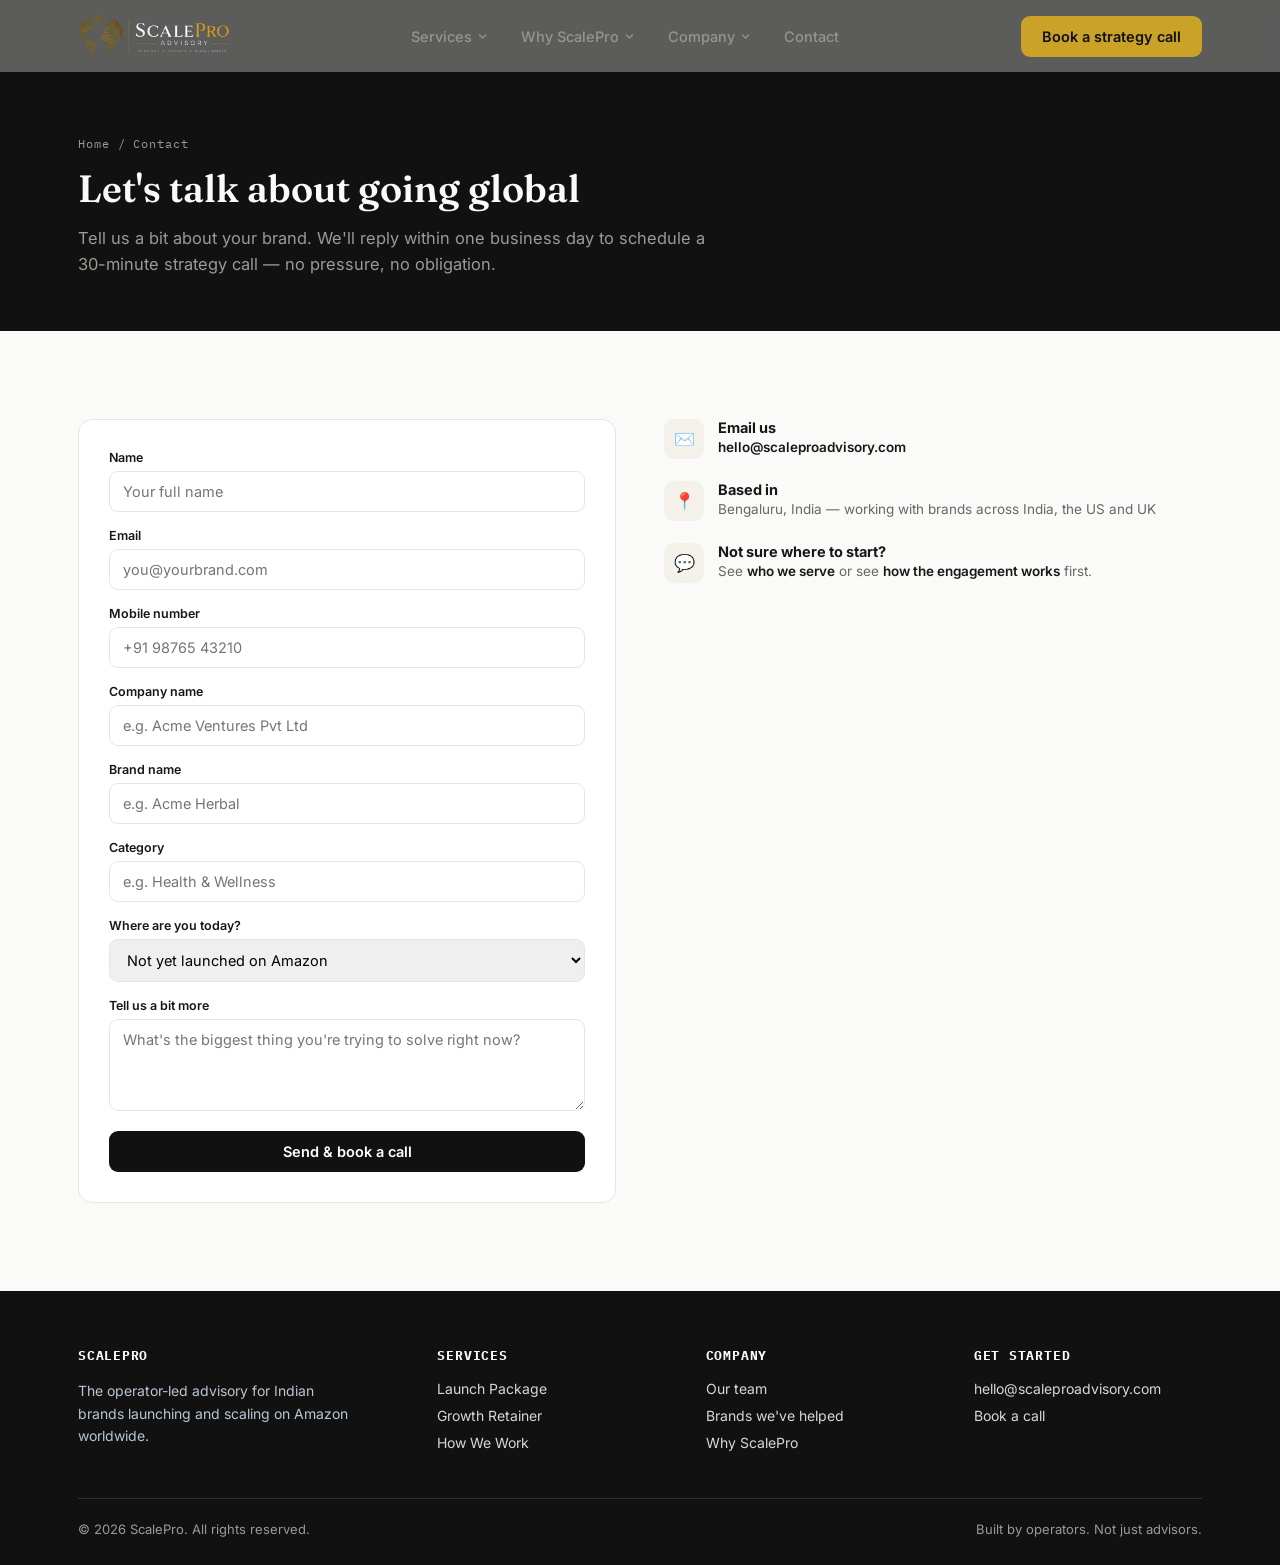
==== commit c0603779: "Image and logo change" ====
--- a/contact.html
+++ b/contact.html
@@ -15,18 +15,8 @@
 
 <header id="siteHeader">
   <div class="navbar">
-    <a href="index.html" class="logo" aria-label="ScalePro — home">
-      <svg class="mark" width="44" height="44" viewBox="0 0 52 52" xmlns="http://www.w3.org/2000/svg" role="img" aria-hidden="true">
-        <rect x="8" y="29" width="8" height="15" rx="2.4" fill="#C9A227"/>
-        <rect x="22" y="19" width="8" height="25" rx="2.4" fill="#C9A227"/>
-        <rect x="36" y="8" width="8" height="36" rx="2.4" fill="#C9A227"/>
-        <path class="mark-orbit" d="M9 27 C18 6 33 4 42 8" fill="none" stroke="#C9A227" stroke-width="2" stroke-linecap="round"/>
-        <circle cx="42.5" cy="8.5" r="2.8" fill="#C9A227"/>
-      </svg>
-      <span class="wordwrap">
-        <span class="word">ScalePro</span>
-        <span class="route">IN → WW</span>
-      </span>
+    <a href="index.html" class="logo" aria-label="ScalePro Advisory — home">
+      <img src="assets/logo-header.png" alt="ScalePro Advisory" class="logo-img">
     </a>
     <nav class="links" id="navLinks">
       <div class="nav-item">
--- a/assets/styles.css
+++ b/assets/styles.css
@@ -81,21 +81,10 @@
   position:relative;
 }
 .logo{
-  display:flex;align-items:center;gap:14px;color:#fff;text-decoration:none;
-}
-.logo .mark{flex:0 0 auto;display:block;transition:transform .25s ease;}
-.logo:hover .mark{transform:translateY(-1px);}
-.logo .mark-orbit{
-  stroke-dasharray:1 5.5;
-  animation:orbit-dash 14s linear infinite;
-}
-@keyframes orbit-dash{to{stroke-dashoffset:-130;}}
-.logo .wordwrap{display:flex;flex-direction:column;line-height:1;gap:6px;}
-.logo .word{font-family:'Fraunces',serif;font-weight:600;font-size:29px;letter-spacing:.005em;}
-.logo .route{font-family:'IBM Plex Mono',monospace;font-size:11.5px;color:var(--color-accent);letter-spacing:.16em;}
-@media (prefers-reduced-motion: reduce){
-  .logo .mark-orbit{animation:none;}
-}
+  display:flex;align-items:center;color:#fff;text-decoration:none;
+}
+.logo-img{height:44px;width:auto;display:block;transition:transform .25s ease;}
+.logo:hover .logo-img{transform:translateY(-1px);}
 
 /* primary nav + dropdowns */
 nav.links{display:flex;gap:6px;align-items:center;}
@@ -157,54 +146,41 @@
 .crumb a{color:var(--color-text-on-dark-secondary);text-decoration:none;}
 .crumb a:hover{color:var(--color-text-on-dark);}
 
-/* ---------- Hero (home) ---------- */
+/* ---------- Hero (home) — full-bleed dark network-map background ---------- */
 .hero{
+  position:relative;overflow:hidden;
   background:var(--color-dark);
   color:var(--color-text-on-dark);
-  padding:66px 0 90px;
-  overflow:hidden;
-  position:relative;
-}
-.hero-mark-bg{
-  position:absolute; right:-60px; top:-40px; opacity:.10; pointer-events:none;
-  transform:rotate(4deg);
-}
-.hero::after{
-  content:"";position:absolute;inset:0;pointer-events:none;
-  background-image:url('data:image/svg+xml;utf8,<svg xmlns="http://www.w3.org/2000/svg" width="600" height="300" viewBox="0 0 600 300"><path d="M20,220 C150,60 350,260 580,40" fill="none" stroke="%23C9A227" stroke-width="1.4" stroke-dasharray="2 8" opacity="0.35"/></svg>');
-  background-repeat:no-repeat;background-position:right 0 top 40px;background-size:520px 260px;
-}
-.hero-grid{
-  display:grid;grid-template-columns:1.15fr 0.85fr;gap:56px;align-items:center;
-  position:relative;z-index:1;
-}
-.hero .eyebrow{color:var(--color-accent);}
+  padding:170px 0 190px;
+  text-align:center;
+}
+.hero-bg{position:absolute;inset:0;z-index:0;}
+.hero-bg img{width:100%;height:100%;object-fit:cover;object-position:center 42%;display:block;}
+.hero-bg::after{
+  content:"";position:absolute;inset:0;
+  background:linear-gradient(180deg, rgba(17,17,17,.55) 0%, rgba(17,17,17,.72) 50%, rgba(17,17,17,.85) 100%);
+}
+.hero-inner{position:relative;z-index:1;max-width:760px;margin:0 auto;}
 .hero h1{
-  color:var(--color-text-on-dark);font-size:38px;line-height:1.2;font-weight:600;margin:0 0 20px;letter-spacing:-.005em;
+  color:var(--color-text-on-dark);font-size:48px;line-height:1.28;font-weight:600;margin:0 0 40px;letter-spacing:-.008em;
 }
 .hero h1 em{font-style:italic;color:var(--color-accent);}
-.hero p.lead{
-  font-size:17.5px;line-height:1.6;color:var(--color-text-on-dark-secondary);max-width:520px;margin:0 0 32px;
-}
-.hero-ctas{display:flex;gap:14px;flex-wrap:wrap;margin-bottom:40px;}
-.hero-stats-block{border-top:1px solid rgba(255,255,255,0.14);padding-top:18px;}
-.hero-stats-label{
+.hero-ctas{display:flex;gap:14px;flex-wrap:wrap;justify-content:center;}
+.hero-ctas .btn-ghost{background:rgba(17,17,17,0.35);}
+
+/* ---------- Track record strip (moved out of the hero) ---------- */
+.track-record{border-top:1px solid var(--color-border);border-bottom:1px solid var(--color-border);padding:36px 0;}
+.track-record-label{
   font-family:'IBM Plex Mono',monospace;font-size:11px;letter-spacing:.08em;text-transform:uppercase;
-  color:var(--color-text-on-dark-secondary);margin-bottom:14px;display:block;
-}
-.hero-stats-label b{color:var(--color-accent);font-weight:600;}
-.hero-stats{display:flex;gap:34px;flex-wrap:wrap;}
-.hero-stats .stat b{
-  font-family:'IBM Plex Mono',monospace;font-size:22px;display:block;color:var(--color-text-on-dark);font-weight:600;
-}
-.hero-stats .stat span{font-size:12.5px;color:var(--color-text-on-dark-secondary);}
-
-/* hero global-network graphic */
-.hero-map{
-  border-radius:18px;overflow:hidden;line-height:0;
-  box-shadow:0 30px 60px -20px rgba(0,0,0,0.45);
-}
-.hero-map img{width:100%;height:auto;display:block;}
+  color:var(--color-text-secondary);margin-bottom:22px;display:block;text-align:center;
+}
+.track-record-label b{color:var(--color-text-primary);font-weight:700;}
+.track-record-stats{display:flex;gap:56px;flex-wrap:wrap;justify-content:center;}
+.track-record-stats .stat{text-align:center;}
+.track-record-stats .stat b{
+  font-family:'IBM Plex Mono',monospace;font-size:26px;display:block;color:var(--color-text-primary);font-weight:600;margin-bottom:4px;
+}
+.track-record-stats .stat span{font-size:12.5px;color:var(--color-text-secondary);}
 
 /* ---------- Section shells ---------- */
 .section{padding:88px 0;}
@@ -490,8 +466,7 @@
 
 /* ---------- Responsive ---------- */
 @media (max-width:980px){
-  .hero-grid{grid-template-columns:1fr;}
-  .hero-map{max-width:560px;margin:0 auto;}
+  .hero{padding:130px 0 140px;}
   .cards3{grid-template-columns:1fr 1fr;}
   .journey{grid-template-columns:repeat(3,1fr);}
   .flow{grid-template-columns:1fr 1fr;}
@@ -524,9 +499,10 @@
 }
 @media (max-width:640px){
   .navbar .btn-gold{display:none;}
-  .hero h1{font-size:28px;line-height:1.25;}
+  .hero{padding:96px 0 110px;}
+  .hero h1{font-size:30px;line-height:1.3;}
   .pagehead h1{font-size:28px;}
-  .hero-stats{gap:22px;}
+  .track-record-stats{gap:28px;}
   .cards3{grid-template-columns:1fr;}
   .journey{grid-template-columns:1fr 1fr;}
   .pillars{grid-template-columns:1fr 1fr;}
@@ -539,6 +515,5 @@
   .cta-band{padding:36px 26px;}
   .section{padding:60px 0;}
   .foot-grid{grid-template-columns:1fr 1fr;}
-  .logo .word{font-size:24px;}
-  .logo .mark{width:38px;height:38px;}
-}
+  .logo-img{height:34px;}
+}
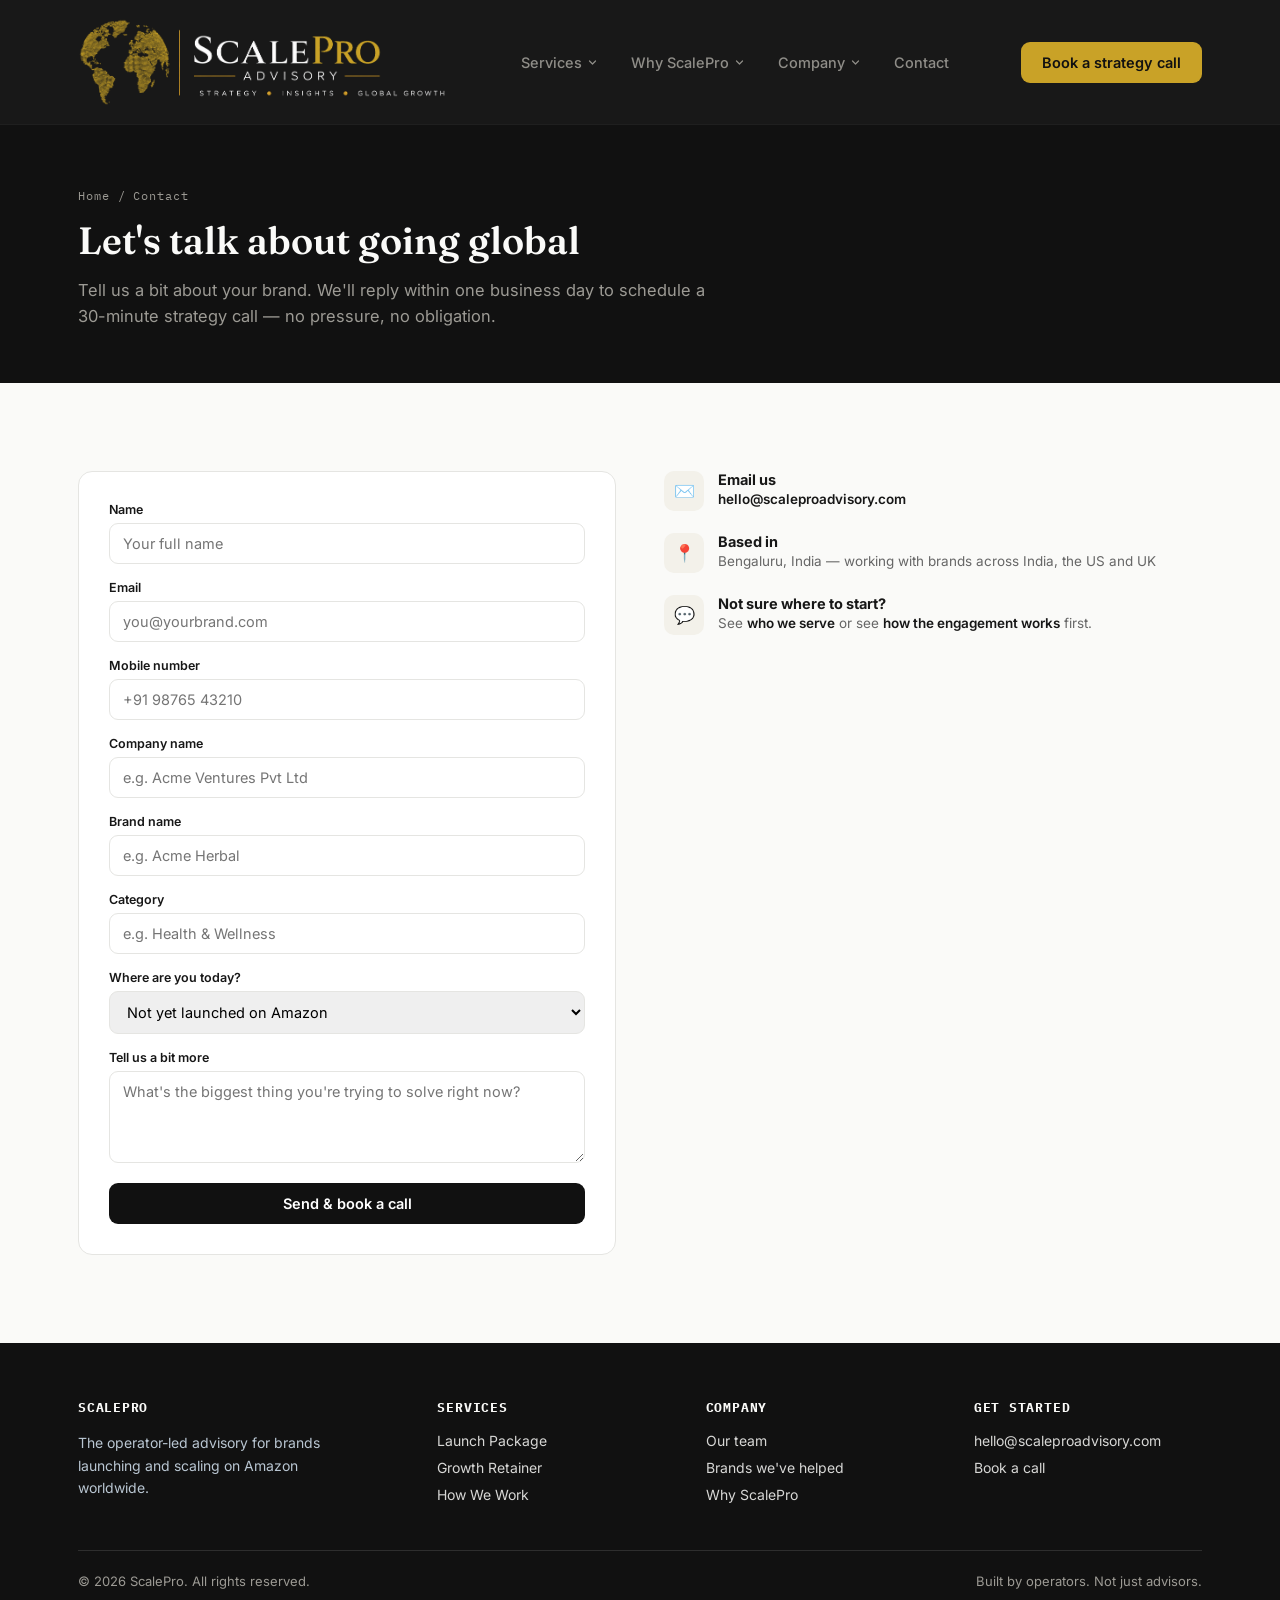
==== commit a2fd1f21: "Header color" ====
--- a/contact.html
+++ b/contact.html
@@ -149,7 +149,7 @@
     <div class="foot-grid">
       <div>
         <h5 class="mono">ScalePro</h5>
-        <p style="font-size:14px;line-height:1.6;max-width:280px;color:#B9C6D2;">The operator-led advisory for Indian brands launching and scaling on Amazon worldwide.</p>
+        <p style="font-size:14px;line-height:1.6;max-width:280px;color:#B9C6D2;">The operator-led advisory for brands launching and scaling on Amazon worldwide.</p>
       </div>
       <div>
         <h5 class="mono">Services</h5>
--- a/assets/styles.css
+++ b/assets/styles.css
@@ -66,24 +66,20 @@
 /* ---------- Nav ---------- */
 header{
   position:sticky;top:0;z-index:200;
-  background:rgba(17,17,17,0.68);
-  backdrop-filter:blur(4px);
-  transition:background .3s ease, box-shadow .3s ease, backdrop-filter .3s ease;
-}
-header.solid{
   background:rgba(17,17,17,0.97);
   backdrop-filter:blur(6px);
   box-shadow:0 1px 0 rgba(255,255,255,0.06);
+  transition:background .3s ease, box-shadow .3s ease, backdrop-filter .3s ease;
 }
 .navbar{
   display:flex;align-items:center;justify-content:space-between;
-  padding:14px 28px;max-width:var(--maxw);margin:0 auto;
+  padding:18px 28px;max-width:var(--maxw);margin:0 auto;
   position:relative;
 }
 .logo{
   display:flex;align-items:center;color:#fff;text-decoration:none;
 }
-.logo-img{height:44px;width:auto;display:block;transition:transform .25s ease;}
+.logo-img{height:88px;width:auto;display:block;transition:transform .25s ease;}
 .logo:hover .logo-img{transform:translateY(-1px);}
 
 /* primary nav + dropdowns */
@@ -192,13 +188,11 @@
 .section-head.center{margin-left:auto;margin-right:auto;text-align:center;}
 
 /* ---------- Fit-check list (Where are you today?) ---------- */
-.fit-check{border:1px solid var(--color-border);border-radius:var(--radius);padding:34px;background:var(--color-surface);max-width:720px;}
-.fit-check ul{margin:0;padding:0;list-style:none;}
-.fit-check li{
-  font-size:15.5px;color:var(--color-text-primary);padding:12px 0 12px 26px;position:relative;border-top:1px solid var(--color-border);line-height:1.5;
-}
-.fit-check li:first-child{border-top:none;}
-.fit-check li::before{content:"→";position:absolute;left:0;color:var(--color-accent);font-weight:700;}
+.fit-check{display:grid;grid-template-columns:repeat(3,1fr);gap:1px;background:var(--color-border);border:1px solid var(--color-border);border-radius:var(--radius);overflow:hidden;}
+.fit-check-item{background:var(--color-surface);padding:24px 22px;}
+.fit-check-item .n{font-family:'IBM Plex Mono',monospace;color:var(--color-text-primary);font-weight:600;font-size:12px;margin-bottom:10px;}
+.fit-check-item h6{font-size:15px;margin:0 0 8px;}
+.fit-check-item p{font-size:13.3px;color:var(--color-text-secondary);margin:0;line-height:1.55;}
 .fit-check-note{max-width:680px;color:var(--color-text-secondary);font-size:16px;line-height:1.6;margin:24px 0 28px;}
 
 /* ---------- Inline "go" arrow links (e.g. "See the full Growth framework") ---------- */
@@ -336,13 +330,39 @@
 .brand ul{margin:0;padding:0;list-style:none;}
 .brand li{font-size:13px;color:var(--color-text-secondary);padding:6px 0;border-top:1px solid var(--color-border);}
 .brand li:first-child{border-top:none;}
+.brand-logo{height:42px;width:auto;max-width:170px;object-fit:contain;object-position:left center;display:block;margin-bottom:16px;}
+
+/* Motion variant: index.html's "Proof of the playbook" strip — an auto-scrolling
+   row of brand cards, distinct from the static .brands grid used on team.html#brands.
+   Content is duplicated once in the HTML so translateX(-50%) loops seamlessly. */
+.brands-marquee{
+  overflow:hidden;
+  -webkit-mask-image:linear-gradient(90deg,transparent,#000 4%,#000 96%,transparent);
+  mask-image:linear-gradient(90deg,transparent,#000 4%,#000 96%,transparent);
+}
+.brands-track{
+  display:flex;gap:22px;width:max-content;
+  animation:brandsScroll 38s linear infinite;
+}
+.brands-marquee:hover .brands-track{animation-play-state:paused;}
+.brands-track .brand{flex:0 0 320px;width:320px;}
+@keyframes brandsScroll{
+  from{transform:translateX(0);}
+  to{transform:translateX(-50%);}
+}
+@media (prefers-reduced-motion: reduce){
+  .brands-track{animation:none;}
+}
+@media (max-width:640px){
+  .brands-track .brand{flex-basis:270px;width:270px;}
+}
 
 /* ---------- Founders ---------- */
 .founders{display:grid;grid-template-columns:repeat(3,1fr);gap:24px;}
 .fcard{border:1px solid var(--color-border);border-radius:var(--radius);background:var(--color-surface);padding:28px;}
 .favatar{
-  width:60px;height:60px;border-radius:50%;display:flex;align-items:center;justify-content:center;
-  font-family:'Fraunces',serif;font-weight:600;font-size:20px;color:#fff;margin-bottom:18px;
+  width:84px;height:84px;border-radius:50%;object-fit:cover;display:block;
+  border:1px solid var(--color-border);margin-bottom:18px;
 }
 .fcard h4{font-size:19px;margin:0 0 3px;}
 .fcard .role{font-size:13px;color:var(--color-text-primary);font-weight:600;margin-bottom:6px;}
@@ -475,6 +495,7 @@
   .brands{grid-template-columns:1fr;}
   .founders{grid-template-columns:1fr;}
   .mistakes{grid-template-columns:1fr 1fr;}
+  .fit-check{grid-template-columns:1fr 1fr;}
   .foot-grid{grid-template-columns:1fr 1fr;}
   .pricing{grid-template-columns:1fr;}
   .contact-grid{grid-template-columns:1fr;}
@@ -507,6 +528,7 @@
   .journey{grid-template-columns:1fr 1fr;}
   .pillars{grid-template-columns:1fr 1fr;}
   .mistakes{grid-template-columns:1fr;}
+  .fit-check{grid-template-columns:1fr;}
   .roadmap::before{left:15px;}
   .roadmap-stop{gap:14px;}
   .roadmap-dot{width:32px;height:32px;font-size:12px;}
@@ -515,5 +537,5 @@
   .cta-band{padding:36px 26px;}
   .section{padding:60px 0;}
   .foot-grid{grid-template-columns:1fr 1fr;}
-  .logo-img{height:34px;}
-}
+  .logo-img{height:68px;}
+}
